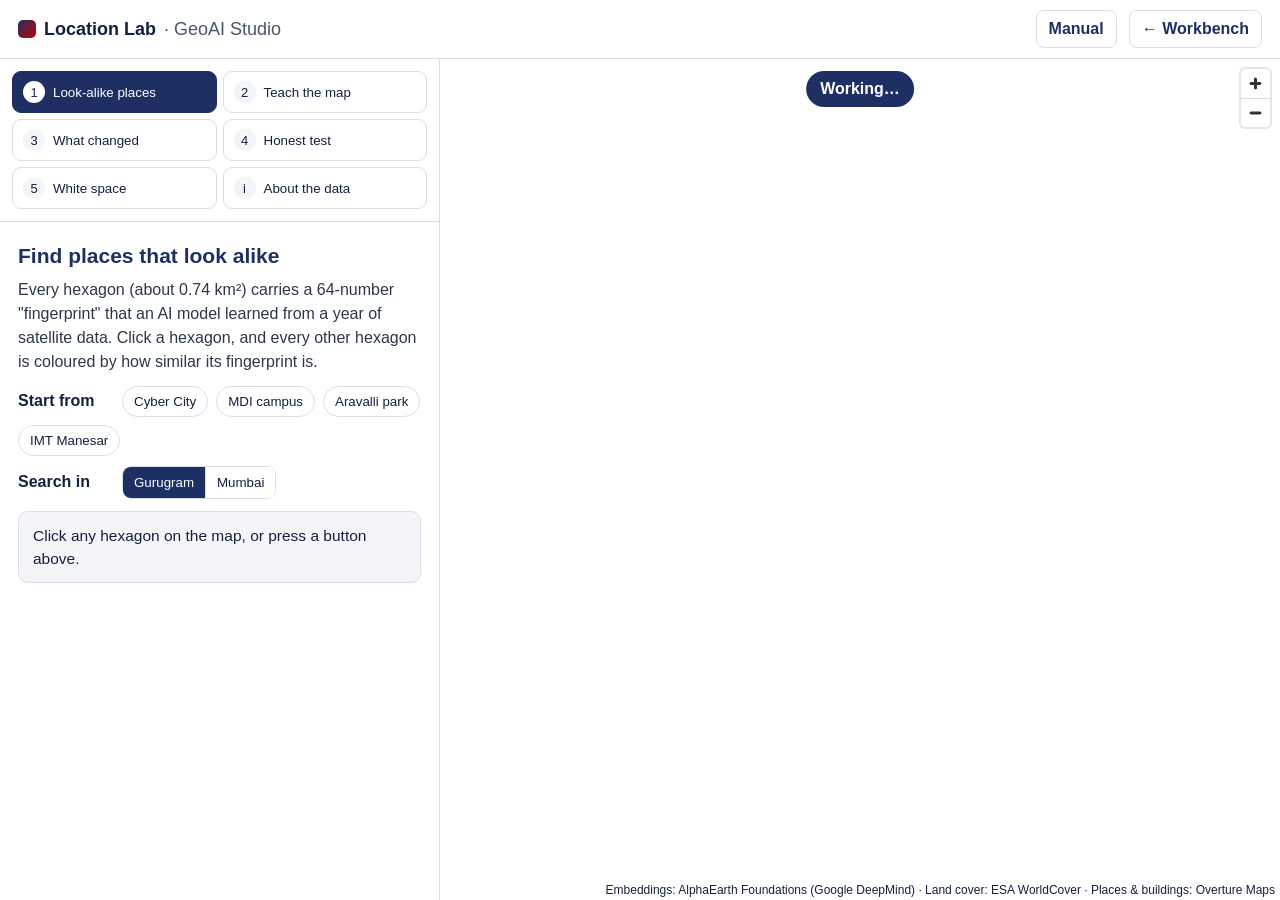
==== geoai/index.html @ dca1d162 "GeoAI Studio: new tab with five GeoAI techniques on Gurugram data (look-alike places, teach the map," ====
<!doctype html>
<html lang="en" data-theme="light">
<head>
<meta charset="utf-8">
<meta name="viewport" content="width=device-width, initial-scale=1">
<title>GeoAI Studio · Location Lab</title>
<meta name="description" content="Five GeoAI techniques on real Indian data, in the browser: look-alike places, teach the map, what changed, honest testing and white space.">
<link rel="stylesheet" href="../lib/maplibre-gl.css">
<link rel="stylesheet" href="geoai.css?v=1">
<script src="../lib/maplibre-gl.js"></script>
<script src="../lib/h3-js.umd.js"></script>
</head>
<body>
<header class="ga-top">
  <div class="ga-brand"><span class="ga-mark" aria-hidden="true"></span><b>Location Lab</b><span class="ga-sub">· GeoAI Studio</span></div>
  <span class="ga-spacer"></span>
  <a class="ga-ghost" href="manual.html" target="_blank" rel="noopener">Manual</a>
  <a class="ga-ghost" href="../" rel="noopener">← Workbench</a>
</header>
<main class="ga-app">
  <aside class="ga-side">
    <nav class="ga-tabs" role="tablist">
      <button role="tab" data-t="sim" aria-selected="true"><span>1</span>Look-alike places</button>
      <button role="tab" data-t="teach" aria-selected="false"><span>2</span>Teach the map</button>
      <button role="tab" data-t="chg" aria-selected="false"><span>3</span>What changed</button>
      <button role="tab" data-t="test" aria-selected="false"><span>4</span>Honest test</button>
      <button role="tab" data-t="ws" aria-selected="false"><span>5</span>White space</button>
      <button role="tab" data-t="about" aria-selected="false"><span>i</span>About the data</button>
    </nav>

    <!-- 1 -->
    <section class="ga-pane" id="p-sim">
      <h2>Find places that look alike</h2>
      <p class="ga-lead">Every hexagon (about 0.74 km²) carries a 64-number "fingerprint" that an AI model learned from a year of satellite data. Click a hexagon, and every other hexagon is coloured by how similar its fingerprint is.</p>
      <div class="ga-row"><span class="ga-lab">Start from</span>
        <button class="ga-chip" data-seed="28.4973,77.0918">Cyber City</button>
        <button class="ga-chip" data-seed="28.4721,77.0590">MDI campus</button>
        <button class="ga-chip" data-seed="28.4948,77.1182">Aravalli park</button>
        <button class="ga-chip" data-seed="28.3672,76.9207">IMT Manesar</button>
      </div>
      <div class="ga-row"><span class="ga-lab">Search in</span>
        <div class="ga-seg"><button id="sim-ggn" class="on">Gurugram</button><button id="sim-mum">Mumbai</button></div>
      </div>
      <div id="sim-out" class="ga-card">Click any hexagon on the map, or press a button above.</div>
    </section>

    <!-- 2 -->
    <section class="ga-pane" id="p-teach" hidden>
      <h2>Teach the map with a few examples</h2>
      <p class="ga-lead">Pick a class, then click a few hexagons that belong to it. The AI averages the fingerprints of your examples and labels every other hexagon by the closest average.</p>
      <div class="ga-row"><span class="ga-lab">I am marking</span>
        <div class="ga-seg" id="teach-cls">
          <button data-c="Built-up" class="on"><i style="background:#c0392b"></i>Built-up</button>
          <button data-c="Farmland"><i style="background:#e0b100"></i>Farmland</button>
          <button data-c="Green"><i style="background:#2e8b57"></i>Green / scrub</button>
        </div>
      </div>
      <div class="ga-row">
        <button id="teach-auto" class="ga-ghostbtn">Pick 5 per class for me</button>
        <button id="teach-run" class="ga-primary">Label the whole map</button>
        <button id="teach-clear" class="ga-ghostbtn">Clear</button>
      </div>
      <div id="teach-out" class="ga-card">No examples yet.</div>
    </section>

    <!-- 3 -->
    <section class="ga-pane" id="p-chg" hidden>
      <h2>What changed between two years?</h2>
      <p class="ga-lead">Compare each hexagon's fingerprint in two years. A big gap means the place changed. Switch on the satellite image to check what the change actually is.</p>
      <div class="ga-row"><span class="ga-lab">Show</span>
        <div class="ga-seg" id="chg-mode">
          <button data-m="any" class="on">Any change 2020→2024</button>
          <button data-m="built">Turned built-up 2017→2024</button>
        </div>
      </div>
      <div class="ga-row"><span class="ga-lab">Satellite</span>
        <div class="ga-seg" id="chg-sat">
          <button data-s="none" class="on">Off</button><button data-s="2020">2020</button><button data-s="2024">2024</button>
        </div>
      </div>
      <div class="ga-row"><span class="ga-lab">Go to</span>
        <button class="ga-chip" data-fly="28.421,76.9295,14">Sector 94</button>
        <button class="ga-chip" data-fly="28.2594,77.1615,14">Sohna</button>
        <button class="ga-chip" data-fly="28.3977,77.0727,14">Sector 69-70</button>
        <button class="ga-chip" data-fly="28.3801,76.6621,14">Pataudi farms</button>
      </div>
      <div id="chg-out" class="ga-card"></div>
    </section>

    <!-- 4 -->
    <section class="ga-pane" id="p-test" hidden>
      <h2>Test a model honestly</h2>
      <p class="ga-lead">Two models predict the same thing. One reads the satellite fingerprint. The other copies its six nearest known neighbours. Test both the easy way (random hexagons) and the honest way (hide a whole block of the city, plus a buffer around it).</p>
      <div class="ga-row"><span class="ga-lab">Predict</span>
        <div class="ga-seg" id="test-y">
          <button data-y="built" class="on">Built-up share</button>
          <button data-y="shops">Shops &amp; eateries</button>
        </div>
      </div>
      <div class="ga-row"><span class="ga-lab">Buffer</span>
        <input type="range" id="test-k" min="0" max="8" step="1" value="2"><b id="test-kv">2 rings ≈ 1.8 km</b>
      </div>
      <div class="ga-row"><button id="test-run" class="ga-primary">Run both tests</button></div>
      <div id="test-out" class="ga-card">Press "Run both tests".</div>
    </section>

    <!-- 5 -->
    <section class="ga-pane" id="p-ws" hidden>
      <h2>Find white space for a café chain</h2>
      <p class="ga-lead">Average the fingerprints of every hexagon that already has a branded café (Starbucks, Costa, Chaayos, Blue Tokai, Third Wave, Café Coffee Day, Barista). Hexagons that look like that profile but have no branded café yet are candidate white space, to be checked on the ground.</p>
      <div class="ga-row"><button id="ws-run" class="ga-primary">Build the café profile</button></div>
      <div id="ws-out" class="ga-card">Press the button.</div>
    </section>

    <section class="ga-pane" id="p-about" hidden>
      <h2>About the data</h2>
      <div id="about-out" class="ga-card ga-small"></div>
    </section>
  </aside>
  <div class="ga-mapwrap">
    <div id="map"></div>
    <div id="legend" class="ga-legend" hidden></div>
    <div id="busy" class="ga-busy" hidden>Working…</div>
  </div>
</main>
<script type="module" src="geoai.js?v=1"></script>
</body>
</html>
---- lib/maplibre-gl.css ----
.maplibregl-map{font:12px/20px Helvetica Neue,Arial,Helvetica,sans-serif;overflow:hidden;position:relative;-webkit-tap-highlight-color:rgb(0 0 0/0)}.maplibregl-canvas{left:0;position:absolute;top:0}.maplibregl-map:fullscreen{height:100%;width:100%}.maplibregl-ctrl-group button.maplibregl-ctrl-compass{touch-action:none}.maplibregl-canvas-container.maplibregl-interactive,.maplibregl-ctrl-group button.maplibregl-ctrl-compass{cursor:grab;-webkit-user-select:none;-moz-user-select:none;user-select:none}.maplibregl-canvas-container.maplibregl-interactive.maplibregl-track-pointer{cursor:pointer}.maplibregl-canvas-container.maplibregl-interactive:active,.maplibregl-ctrl-group button.maplibregl-ctrl-compass:active{cursor:grabbing}.maplibregl-canvas-container.maplibregl-touch-zoom-rotate,.maplibregl-canvas-container.maplibregl-touch-zoom-rotate .maplibregl-canvas{touch-action:pan-x pan-y}.maplibregl-canvas-container.maplibregl-touch-drag-pan,.maplibregl-canvas-container.maplibregl-touch-drag-pan .maplibregl-canvas{touch-action:pinch-zoom}.maplibregl-canvas-container.maplibregl-touch-zoom-rotate.maplibregl-touch-drag-pan,.maplibregl-canvas-container.maplibregl-touch-zoom-rotate.maplibregl-touch-drag-pan .maplibregl-canvas{touch-action:none}.maplibregl-canvas-container.maplibregl-touch-drag-pan.maplibregl-cooperative-gestures,.maplibregl-canvas-container.maplibregl-touch-drag-pan.maplibregl-cooperative-gestures .maplibregl-canvas{touch-action:pan-x pan-y}.maplibregl-ctrl-bottom-left,.maplibregl-ctrl-bottom-right,.maplibregl-ctrl-top-left,.maplibregl-ctrl-top-right{pointer-events:none;position:absolute;z-index:2}.maplibregl-ctrl-top-left{left:0;top:0}.maplibregl-ctrl-top-right{right:0;top:0}.maplibregl-ctrl-bottom-left{bottom:0;left:0}.maplibregl-ctrl-bottom-right{bottom:0;right:0}.maplibregl-ctrl{clear:both;pointer-events:auto;transform:translate(0)}.maplibregl-ctrl-top-left .maplibregl-ctrl{float:left;margin:10px 0 0 10px}.maplibregl-ctrl-top-right .maplibregl-ctrl{float:right;margin:10px 10px 0 0}.maplibregl-ctrl-bottom-left .maplibregl-ctrl{float:left;margin:0 0 10px 10px}.maplibregl-ctrl-bottom-right .maplibregl-ctrl{float:right;margin:0 10px 10px 0}.maplibregl-ctrl-group{background:#fff;border-radius:4px}.maplibregl-ctrl-group:not(:empty){box-shadow:0 0 0 2px rgba(0,0,0,.1)}@media (forced-colors:active){.maplibregl-ctrl-group:not(:empty){box-shadow:0 0 0 2px ButtonText}}.maplibregl-ctrl-group button{background-color:transparent;border:0;box-sizing:border-box;cursor:pointer;display:block;height:29px;outline:none;padding:0;width:29px}.maplibregl-ctrl-group button+button{border-top:1px solid #ddd}.maplibregl-ctrl button .maplibregl-ctrl-icon{background-position:50%;background-repeat:no-repeat;display:block;height:100%;width:100%}@media (forced-colors:active){.maplibregl-ctrl-icon{background-color:transparent}.maplibregl-ctrl-group button+button{border-top:1px solid ButtonText}}.maplibregl-ctrl button::-moz-focus-inner{border:0;padding:0}.maplibregl-ctrl-attrib-button:focus,.maplibregl-ctrl-group button:focus{box-shadow:0 0 2px 2px #0096ff}.maplibregl-ctrl button:disabled{cursor:not-allowed}.maplibregl-ctrl button:disabled .maplibregl-ctrl-icon{opacity:.25}.maplibregl-ctrl button:not(:disabled):hover{background-color:rgb(0 0 0/5%)}.maplibregl-ctrl-group button:focus:focus-visible{box-shadow:0 0 2px 2px #0096ff}.maplibregl-ctrl-group button:focus:not(:focus-visible){box-shadow:none}.maplibregl-ctrl-group button:focus:first-child{border-radius:4px 4px 0 0}.maplibregl-ctrl-group button:focus:last-child{border-radius:0 0 4px 4px}.maplibregl-ctrl-group button:focus:only-child{border-radius:inherit}.maplibregl-ctrl button.maplibregl-ctrl-zoom-out .maplibregl-ctrl-icon{background-image:url("data:image/svg+xml;charset=utf-8,%3Csvg xmlns='http://www.w3.org/2000/svg' width='29' height='29' fill='%23333' viewBox='0 0 29 29'%3E%3Cpath d='M10 13c-.75 0-1.5.75-1.5 1.5S9.25 16 10 16h9c.75 0 1.5-.75 1.5-1.5S19.75 13 19 13z'/%3E%3C/svg%3E")}.maplibregl-ctrl button.maplibregl-ctrl-zoom-in .maplibregl-ctrl-icon{background-image:url("data:image/svg+xml;charset=utf-8,%3Csvg xmlns='http://www.w3.org/2000/svg' width='29' height='29' fill='%23333' viewBox='0 0 29 29'%3E%3Cpath d='M14.5 8.5c-.75 0-1.5.75-1.5 1.5v3h-3c-.75 0-1.5.75-1.5 1.5S9.25 16 10 16h3v3c0 .75.75 1.5 1.5 1.5S16 19.75 16 19v-3h3c.75 0 1.5-.75 1.5-1.5S19.75 13 19 13h-3v-3c0-.75-.75-1.5-1.5-1.5'/%3E%3C/svg%3E")}@media (forced-colors:active){.maplibregl-ctrl button.maplibregl-ctrl-zoom-out .maplibregl-ctrl-icon{background-image:url("data:image/svg+xml;charset=utf-8,%3Csvg xmlns='http://www.w3.org/2000/svg' width='29' height='29' fill='%23fff' viewBox='0 0 29 29'%3E%3Cpath d='M10 13c-.75 0-1.5.75-1.5 1.5S9.25 16 10 16h9c.75 0 1.5-.75 1.5-1.5S19.75 13 19 13z'/%3E%3C/svg%3E")}.maplibregl-ctrl button.maplibregl-ctrl-zoom-in .maplibregl-ctrl-icon{background-image:url("data:image/svg+xml;charset=utf-8,%3Csvg xmlns='http://www.w3.org/2000/svg' width='29' height='29' fill='%23fff' viewBox='0 0 29 29'%3E%3Cpath d='M14.5 8.5c-.75 0-1.5.75-1.5 1.5v3h-3c-.75 0-1.5.75-1.5 1.5S9.25 16 10 16h3v3c0 .75.75 1.5 1.5 1.5S16 19.75 16 19v-3h3c.75 0 1.5-.75 1.5-1.5S19.75 13 19 13h-3v-3c0-.75-.75-1.5-1.5-1.5'/%3E%3C/svg%3E")}}@media (forced-colors:active) and (prefers-color-scheme:light){.maplibregl-ctrl button.maplibregl-ctrl-zoom-out .maplibregl-ctrl-icon{background-image:url("data:image/svg+xml;charset=utf-8,%3Csvg xmlns='http://www.w3.org/2000/svg' width='29' height='29' viewBox='0 0 29 29'%3E%3Cpath d='M10 13c-.75 0-1.5.75-1.5 1.5S9.25 16 10 16h9c.75 0 1.5-.75 1.5-1.5S19.75 13 19 13z'/%3E%3C/svg%3E")}.maplibregl-ctrl button.maplibregl-ctrl-zoom-in .maplibregl-ctrl-icon{background-image:url("data:image/svg+xml;charset=utf-8,%3Csvg xmlns='http://www.w3.org/2000/svg' width='29' height='29' viewBox='0 0 29 29'%3E%3Cpath d='M14.5 8.5c-.75 0-1.5.75-1.5 1.5v3h-3c-.75 0-1.5.75-1.5 1.5S9.25 16 10 16h3v3c0 .75.75 1.5 1.5 1.5S16 19.75 16 19v-3h3c.75 0 1.5-.75 1.5-1.5S19.75 13 19 13h-3v-3c0-.75-.75-1.5-1.5-1.5'/%3E%3C/svg%3E")}}.maplibregl-ctrl button.maplibregl-ctrl-fullscreen .maplibregl-ctrl-icon{background-image:url("data:image/svg+xml;charset=utf-8,%3Csvg xmlns='http://www.w3.org/2000/svg' width='29' height='29' fill='%23333' viewBox='0 0 29 29'%3E%3Cpath d='M24 16v5.5c0 1.75-.75 2.5-2.5 2.5H16v-1l3-1.5-4-5.5 1-1 5.5 4 1.5-3zM6 16l1.5 3 5.5-4 1 1-4 5.5 3 1.5v1H7.5C5.75 24 5 23.25 5 21.5V16zm7-11v1l-3 1.5 4 5.5-1 1-5.5-4L6 13H5V7.5C5 5.75 5.75 5 7.5 5zm11 2.5c0-1.75-.75-2.5-2.5-2.5H16v1l3 1.5-4 5.5 1 1 5.5-4 1.5 3h1z'/%3E%3C/svg%3E")}.maplibregl-ctrl button.maplibregl-ctrl-shrink .maplibregl-ctrl-icon{background-image:url("data:image/svg+xml;charset=utf-8,%3Csvg xmlns='http://www.w3.org/2000/svg' width='29' height='29' viewBox='0 0 29 29'%3E%3Cpath d='M18.5 16c-1.75 0-2.5.75-2.5 2.5V24h1l1.5-3 5.5 4 1-1-4-5.5 3-1.5v-1zM13 18.5c0-1.75-.75-2.5-2.5-2.5H5v1l3 1.5L4 24l1 1 5.5-4 1.5 3h1zm3-8c0 1.75.75 2.5 2.5 2.5H24v-1l-3-1.5L25 5l-1-1-5.5 4L17 5h-1zM10.5 13c1.75 0 2.5-.75 2.5-2.5V5h-1l-1.5 3L5 4 4 5l4 5.5L5 12v1z'/%3E%3C/svg%3E")}@media (forced-colors:active){.maplibregl-ctrl button.maplibregl-ctrl-fullscreen .maplibregl-ctrl-icon{background-image:url("data:image/svg+xml;charset=utf-8,%3Csvg xmlns='http://www.w3.org/2000/svg' width='29' height='29' fill='%23fff' viewBox='0 0 29 29'%3E%3Cpath d='M24 16v5.5c0 1.75-.75 2.5-2.5 2.5H16v-1l3-1.5-4-5.5 1-1 5.5 4 1.5-3zM6 16l1.5 3 5.5-4 1 1-4 5.5 3 1.5v1H7.5C5.75 24 5 23.25 5 21.5V16zm7-11v1l-3 1.5 4 5.5-1 1-5.5-4L6 13H5V7.5C5 5.75 5.75 5 7.5 5zm11 2.5c0-1.75-.75-2.5-2.5-2.5H16v1l3 1.5-4 5.5 1 1 5.5-4 1.5 3h1z'/%3E%3C/svg%3E")}.maplibregl-ctrl button.maplibregl-ctrl-shrink .maplibregl-ctrl-icon{background-image:url("data:image/svg+xml;charset=utf-8,%3Csvg xmlns='http://www.w3.org/2000/svg' width='29' height='29' fill='%23fff' viewBox='0 0 29 29'%3E%3Cpath d='M18.5 16c-1.75 0-2.5.75-2.5 2.5V24h1l1.5-3 5.5 4 1-1-4-5.5 3-1.5v-1zM13 18.5c0-1.75-.75-2.5-2.5-2.5H5v1l3 1.5L4 24l1 1 5.5-4 1.5 3h1zm3-8c0 1.75.75 2.5 2.5 2.5H24v-1l-3-1.5L25 5l-1-1-5.5 4L17 5h-1zM10.5 13c1.75 0 2.5-.75 2.5-2.5V5h-1l-1.5 3L5 4 4 5l4 5.5L5 12v1z'/%3E%3C/svg%3E")}}@media (forced-colors:active) and (prefers-color-scheme:light){.maplibregl-ctrl button.maplibregl-ctrl-fullscreen .maplibregl-ctrl-icon{background-image:url("data:image/svg+xml;charset=utf-8,%3Csvg xmlns='http://www.w3.org/2000/svg' width='29' height='29' viewBox='0 0 29 29'%3E%3Cpath d='M24 16v5.5c0 1.75-.75 2.5-2.5 2.5H16v-1l3-1.5-4-5.5 1-1 5.5 4 1.5-3zM6 16l1.5 3 5.5-4 1 1-4 5.5 3 1.5v1H7.5C5.75 24 5 23.25 5 21.5V16zm7-11v1l-3 1.5 4 5.5-1 1-5.5-4L6 13H5V7.5C5 5.75 5.75 5 7.5 5zm11 2.5c0-1.75-.75-2.5-2.5-2.5H16v1l3 1.5-4 5.5 1 1 5.5-4 1.5 3h1z'/%3E%3C/svg%3E")}.maplibregl-ctrl button.maplibregl-ctrl-shrink .maplibregl-ctrl-icon{background-image:url("data:image/svg+xml;charset=utf-8,%3Csvg xmlns='http://www.w3.org/2000/svg' width='29' height='29' viewBox='0 0 29 29'%3E%3Cpath d='M18.5 16c-1.75 0-2.5.75-2.5 2.5V24h1l1.5-3 5.5 4 1-1-4-5.5 3-1.5v-1zM13 18.5c0-1.75-.75-2.5-2.5-2.5H5v1l3 1.5L4 24l1 1 5.5-4 1.5 3h1zm3-8c0 1.75.75 2.5 2.5 2.5H24v-1l-3-1.5L25 5l-1-1-5.5 4L17 5h-1zM10.5 13c1.75 0 2.5-.75 2.5-2.5V5h-1l-1.5 3L5 4 4 5l4 5.5L5 12v1z'/%3E%3C/svg%3E")}}.maplibregl-ctrl button.maplibregl-ctrl-compass .maplibregl-ctrl-icon{background-image:url("data:image/svg+xml;charset=utf-8,%3Csvg xmlns='http://www.w3.org/2000/svg' width='29' height='29' fill='%23333' viewBox='0 0 29 29'%3E%3Cpath d='m10.5 14 4-8 4 8z'/%3E%3Cpath fill='%23ccc' d='m10.5 16 4 8 4-8z'/%3E%3C/svg%3E")}@media (forced-colors:active){.maplibregl-ctrl button.maplibregl-ctrl-compass .maplibregl-ctrl-icon{background-image:url("data:image/svg+xml;charset=utf-8,%3Csvg xmlns='http://www.w3.org/2000/svg' width='29' height='29' fill='%23fff' viewBox='0 0 29 29'%3E%3Cpath d='m10.5 14 4-8 4 8z'/%3E%3Cpath fill='%23ccc' d='m10.5 16 4 8 4-8z'/%3E%3C/svg%3E")}}@media (forced-colors:active) and (prefers-color-scheme:light){.maplibregl-ctrl button.maplibregl-ctrl-compass .maplibregl-ctrl-icon{background-image:url("data:image/svg+xml;charset=utf-8,%3Csvg xmlns='http://www.w3.org/2000/svg' width='29' height='29' viewBox='0 0 29 29'%3E%3Cpath d='m10.5 14 4-8 4 8z'/%3E%3Cpath fill='%23ccc' d='m10.5 16 4 8 4-8z'/%3E%3C/svg%3E")}}.maplibregl-ctrl button.maplibregl-ctrl-terrain .maplibregl-ctrl-icon{background-image:url("data:image/svg+xml;charset=utf-8,%3Csvg xmlns='http://www.w3.org/2000/svg' width='22' height='22' fill='%23333' viewBox='0 0 22 22'%3E%3Cpath d='m1.754 13.406 4.453-4.851 3.09 3.09 3.281 3.277.969-.969-3.309-3.312 3.844-4.121 6.148 6.886h1.082v-.855l-7.207-8.07-4.84 5.187L6.169 6.57l-5.48 5.965v.871ZM.688 16.844h20.625v1.375H.688Zm0 0'/%3E%3C/svg%3E")}.maplibregl-ctrl button.maplibregl-ctrl-terrain-enabled .maplibregl-ctrl-icon{background-image:url("data:image/svg+xml;charset=utf-8,%3Csvg xmlns='http://www.w3.org/2000/svg' width='22' height='22' fill='%2333b5e5' viewBox='0 0 22 22'%3E%3Cpath d='m1.754 13.406 4.453-4.851 3.09 3.09 3.281 3.277.969-.969-3.309-3.312 3.844-4.121 6.148 6.886h1.082v-.855l-7.207-8.07-4.84 5.187L6.169 6.57l-5.48 5.965v.871ZM.688 16.844h20.625v1.375H.688Zm0 0'/%3E%3C/svg%3E")}.maplibregl-ctrl button.maplibregl-ctrl-geolocate .maplibregl-ctrl-icon{background-image:url("data:image/svg+xml;charset=utf-8,%3Csvg xmlns='http://www.w3.org/2000/svg' width='29' height='29' fill='%23333' viewBox='0 0 20 20'%3E%3Cpath d='M10 4C9 4 9 5 9 5v.1A5 5 0 0 0 5.1 9H5s-1 0-1 1 1 1 1 1h.1A5 5 0 0 0 9 14.9v.1s0 1 1 1 1-1 1-1v-.1a5 5 0 0 0 3.9-3.9h.1s1 0 1-1-1-1-1-1h-.1A5 5 0 0 0 11 5.1V5s0-1-1-1m0 2.5a3.5 3.5 0 1 1 0 7 3.5 3.5 0 1 1 0-7'/%3E%3Ccircle cx='10' cy='10' r='2'/%3E%3C/svg%3E")}.maplibregl-ctrl button.maplibregl-ctrl-geolocate:disabled .maplibregl-ctrl-icon{background-image:url("data:image/svg+xml;charset=utf-8,%3Csvg xmlns='http://www.w3.org/2000/svg' width='29' height='29' fill='%23aaa' viewBox='0 0 20 20'%3E%3Cpath d='M10 4C9 4 9 5 9 5v.1A5 5 0 0 0 5.1 9H5s-1 0-1 1 1 1 1 1h.1A5 5 0 0 0 9 14.9v.1s0 1 1 1 1-1 1-1v-.1a5 5 0 0 0 3.9-3.9h.1s1 0 1-1-1-1-1-1h-.1A5 5 0 0 0 11 5.1V5s0-1-1-1m0 2.5a3.5 3.5 0 1 1 0 7 3.5 3.5 0 1 1 0-7'/%3E%3Ccircle cx='10' cy='10' r='2'/%3E%3Cpath fill='red' d='m14 5 1 1-9 9-1-1z'/%3E%3C/svg%3E")}.maplibregl-ctrl button.maplibregl-ctrl-geolocate.maplibregl-ctrl-geolocate-active .maplibregl-ctrl-icon{background-image:url("data:image/svg+xml;charset=utf-8,%3Csvg xmlns='http://www.w3.org/2000/svg' width='29' height='29' fill='%2333b5e5' viewBox='0 0 20 20'%3E%3Cpath d='M10 4C9 4 9 5 9 5v.1A5 5 0 0 0 5.1 9H5s-1 0-1 1 1 1 1 1h.1A5 5 0 0 0 9 14.9v.1s0 1 1 1 1-1 1-1v-.1a5 5 0 0 0 3.9-3.9h.1s1 0 1-1-1-1-1-1h-.1A5 5 0 0 0 11 5.1V5s0-1-1-1m0 2.5a3.5 3.5 0 1 1 0 7 3.5 3.5 0 1 1 0-7'/%3E%3Ccircle cx='10' cy='10' r='2'/%3E%3C/svg%3E")}.maplibregl-ctrl button.maplibregl-ctrl-geolocate.maplibregl-ctrl-geolocate-active-error .maplibregl-ctrl-icon{background-image:url("data:image/svg+xml;charset=utf-8,%3Csvg xmlns='http://www.w3.org/2000/svg' width='29' height='29' fill='%23e58978' viewBox='0 0 20 20'%3E%3Cpath d='M10 4C9 4 9 5 9 5v.1A5 5 0 0 0 5.1 9H5s-1 0-1 1 1 1 1 1h.1A5 5 0 0 0 9 14.9v.1s0 1 1 1 1-1 1-1v-.1a5 5 0 0 0 3.9-3.9h.1s1 0 1-1-1-1-1-1h-.1A5 5 0 0 0 11 5.1V5s0-1-1-1m0 2.5a3.5 3.5 0 1 1 0 7 3.5 3.5 0 1 1 0-7'/%3E%3Ccircle cx='10' cy='10' r='2'/%3E%3C/svg%3E")}.maplibregl-ctrl button.maplibregl-ctrl-geolocate.maplibregl-ctrl-geolocate-background .maplibregl-ctrl-icon{background-image:url("data:image/svg+xml;charset=utf-8,%3Csvg xmlns='http://www.w3.org/2000/svg' width='29' height='29' fill='%2333b5e5' viewBox='0 0 20 20'%3E%3Cpath d='M10 4C9 4 9 5 9 5v.1A5 5 0 0 0 5.1 9H5s-1 0-1 1 1 1 1 1h.1A5 5 0 0 0 9 14.9v.1s0 1 1 1 1-1 1-1v-.1a5 5 0 0 0 3.9-3.9h.1s1 0 1-1-1-1-1-1h-.1A5 5 0 0 0 11 5.1V5s0-1-1-1m0 2.5a3.5 3.5 0 1 1 0 7 3.5 3.5 0 1 1 0-7'/%3E%3C/svg%3E")}.maplibregl-ctrl button.maplibregl-ctrl-geolocate.maplibregl-ctrl-geolocate-background-error .maplibregl-ctrl-icon{background-image:url("data:image/svg+xml;charset=utf-8,%3Csvg xmlns='http://www.w3.org/2000/svg' width='29' height='29' fill='%23e54e33' viewBox='0 0 20 20'%3E%3Cpath d='M10 4C9 4 9 5 9 5v.1A5 5 0 0 0 5.1 9H5s-1 0-1 1 1 1 1 1h.1A5 5 0 0 0 9 14.9v.1s0 1 1 1 1-1 1-1v-.1a5 5 0 0 0 3.9-3.9h.1s1 0 1-1-1-1-1-1h-.1A5 5 0 0 0 11 5.1V5s0-1-1-1m0 2.5a3.5 3.5 0 1 1 0 7 3.5 3.5 0 1 1 0-7'/%3E%3C/svg%3E")}.maplibregl-ctrl button.maplibregl-ctrl-geolocate.maplibregl-ctrl-geolocate-waiting .maplibregl-ctrl-icon{animation:maplibregl-spin 2s linear infinite}@media (forced-colors:active){.maplibregl-ctrl button.maplibregl-ctrl-geolocate .maplibregl-ctrl-icon{background-image:url("data:image/svg+xml;charset=utf-8,%3Csvg xmlns='http://www.w3.org/2000/svg' width='29' height='29' fill='%23fff' viewBox='0 0 20 20'%3E%3Cpath d='M10 4C9 4 9 5 9 5v.1A5 5 0 0 0 5.1 9H5s-1 0-1 1 1 1 1 1h.1A5 5 0 0 0 9 14.9v.1s0 1 1 1 1-1 1-1v-.1a5 5 0 0 0 3.9-3.9h.1s1 0 1-1-1-1-1-1h-.1A5 5 0 0 0 11 5.1V5s0-1-1-1m0 2.5a3.5 3.5 0 1 1 0 7 3.5 3.5 0 1 1 0-7'/%3E%3Ccircle cx='10' cy='10' r='2'/%3E%3C/svg%3E")}.maplibregl-ctrl button.maplibregl-ctrl-geolocate:disabled .maplibregl-ctrl-icon{background-image:url("data:image/svg+xml;charset=utf-8,%3Csvg xmlns='http://www.w3.org/2000/svg' width='29' height='29' fill='%23999' viewBox='0 0 20 20'%3E%3Cpath d='M10 4C9 4 9 5 9 5v.1A5 5 0 0 0 5.1 9H5s-1 0-1 1 1 1 1 1h.1A5 5 0 0 0 9 14.9v.1s0 1 1 1 1-1 1-1v-.1a5 5 0 0 0 3.9-3.9h.1s1 0 1-1-1-1-1-1h-.1A5 5 0 0 0 11 5.1V5s0-1-1-1m0 2.5a3.5 3.5 0 1 1 0 7 3.5 3.5 0 1 1 0-7'/%3E%3Ccircle cx='10' cy='10' r='2'/%3E%3Cpath fill='red' d='m14 5 1 1-9 9-1-1z'/%3E%3C/svg%3E")}.maplibregl-ctrl button.maplibregl-ctrl-geolocate.maplibregl-ctrl-geolocate-active .maplibregl-ctrl-icon{background-image:url("data:image/svg+xml;charset=utf-8,%3Csvg xmlns='http://www.w3.org/2000/svg' width='29' height='29' fill='%2333b5e5' viewBox='0 0 20 20'%3E%3Cpath d='M10 4C9 4 9 5 9 5v.1A5 5 0 0 0 5.1 9H5s-1 0-1 1 1 1 1 1h.1A5 5 0 0 0 9 14.9v.1s0 1 1 1 1-1 1-1v-.1a5 5 0 0 0 3.9-3.9h.1s1 0 1-1-1-1-1-1h-.1A5 5 0 0 0 11 5.1V5s0-1-1-1m0 2.5a3.5 3.5 0 1 1 0 7 3.5 3.5 0 1 1 0-7'/%3E%3Ccircle cx='10' cy='10' r='2'/%3E%3C/svg%3E")}.maplibregl-ctrl button.maplibregl-ctrl-geolocate.maplibregl-ctrl-geolocate-active-error .maplibregl-ctrl-icon{background-image:url("data:image/svg+xml;charset=utf-8,%3Csvg xmlns='http://www.w3.org/2000/svg' width='29' height='29' fill='%23e58978' viewBox='0 0 20 20'%3E%3Cpath d='M10 4C9 4 9 5 9 5v.1A5 5 0 0 0 5.1 9H5s-1 0-1 1 1 1 1 1h.1A5 5 0 0 0 9 14.9v.1s0 1 1 1 1-1 1-1v-.1a5 5 0 0 0 3.9-3.9h.1s1 0 1-1-1-1-1-1h-.1A5 5 0 0 0 11 5.1V5s0-1-1-1m0 2.5a3.5 3.5 0 1 1 0 7 3.5 3.5 0 1 1 0-7'/%3E%3Ccircle cx='10' cy='10' r='2'/%3E%3C/svg%3E")}.maplibregl-ctrl button.maplibregl-ctrl-geolocate.maplibregl-ctrl-geolocate-background .maplibregl-ctrl-icon{background-image:url("data:image/svg+xml;charset=utf-8,%3Csvg xmlns='http://www.w3.org/2000/svg' width='29' height='29' fill='%2333b5e5' viewBox='0 0 20 20'%3E%3Cpath d='M10 4C9 4 9 5 9 5v.1A5 5 0 0 0 5.1 9H5s-1 0-1 1 1 1 1 1h.1A5 5 0 0 0 9 14.9v.1s0 1 1 1 1-1 1-1v-.1a5 5 0 0 0 3.9-3.9h.1s1 0 1-1-1-1-1-1h-.1A5 5 0 0 0 11 5.1V5s0-1-1-1m0 2.5a3.5 3.5 0 1 1 0 7 3.5 3.5 0 1 1 0-7'/%3E%3C/svg%3E")}.maplibregl-ctrl button.maplibregl-ctrl-geolocate.maplibregl-ctrl-geolocate-background-error .maplibregl-ctrl-icon{background-image:url("data:image/svg+xml;charset=utf-8,%3Csvg xmlns='http://www.w3.org/2000/svg' width='29' height='29' fill='%23e54e33' viewBox='0 0 20 20'%3E%3Cpath d='M10 4C9 4 9 5 9 5v.1A5 5 0 0 0 5.1 9H5s-1 0-1 1 1 1 1 1h.1A5 5 0 0 0 9 14.9v.1s0 1 1 1 1-1 1-1v-.1a5 5 0 0 0 3.9-3.9h.1s1 0 1-1-1-1-1-1h-.1A5 5 0 0 0 11 5.1V5s0-1-1-1m0 2.5a3.5 3.5 0 1 1 0 7 3.5 3.5 0 1 1 0-7'/%3E%3C/svg%3E")}}@media (forced-colors:active) and (prefers-color-scheme:light){.maplibregl-ctrl button.maplibregl-ctrl-geolocate .maplibregl-ctrl-icon{background-image:url("data:image/svg+xml;charset=utf-8,%3Csvg xmlns='http://www.w3.org/2000/svg' width='29' height='29' viewBox='0 0 20 20'%3E%3Cpath d='M10 4C9 4 9 5 9 5v.1A5 5 0 0 0 5.1 9H5s-1 0-1 1 1 1 1 1h.1A5 5 0 0 0 9 14.9v.1s0 1 1 1 1-1 1-1v-.1a5 5 0 0 0 3.9-3.9h.1s1 0 1-1-1-1-1-1h-.1A5 5 0 0 0 11 5.1V5s0-1-1-1m0 2.5a3.5 3.5 0 1 1 0 7 3.5 3.5 0 1 1 0-7'/%3E%3Ccircle cx='10' cy='10' r='2'/%3E%3C/svg%3E")}.maplibregl-ctrl button.maplibregl-ctrl-geolocate:disabled .maplibregl-ctrl-icon{background-image:url("data:image/svg+xml;charset=utf-8,%3Csvg xmlns='http://www.w3.org/2000/svg' width='29' height='29' fill='%23666' viewBox='0 0 20 20'%3E%3Cpath d='M10 4C9 4 9 5 9 5v.1A5 5 0 0 0 5.1 9H5s-1 0-1 1 1 1 1 1h.1A5 5 0 0 0 9 14.9v.1s0 1 1 1 1-1 1-1v-.1a5 5 0 0 0 3.9-3.9h.1s1 0 1-1-1-1-1-1h-.1A5 5 0 0 0 11 5.1V5s0-1-1-1m0 2.5a3.5 3.5 0 1 1 0 7 3.5 3.5 0 1 1 0-7'/%3E%3Ccircle cx='10' cy='10' r='2'/%3E%3Cpath fill='red' d='m14 5 1 1-9 9-1-1z'/%3E%3C/svg%3E")}}@keyframes maplibregl-spin{0%{transform:rotate(0deg)}to{transform:rotate(1turn)}}a.maplibregl-ctrl-logo{background-image:url("data:image/svg+xml;charset=utf-8,%3Csvg xmlns='http://www.w3.org/2000/svg' width='88' height='23' fill='none'%3E%3Cpath fill='%23000' fill-opacity='.4' fill-rule='evenodd' d='M17.408 16.796h-1.827l2.501-12.095h.198l3.324 6.533.988 2.19.988-2.19 3.258-6.533h.181l2.6 12.095h-1.81l-1.218-5.644-.362-1.71-.658 1.71-2.929 5.644h-.098l-2.914-5.644-.757-1.71-.345 1.71zm1.958-3.42-.726 3.663a1.255 1.255 0 0 1-1.232 1.011h-1.827a1.255 1.255 0 0 1-1.229-1.509l2.501-12.095a1.255 1.255 0 0 1 1.23-1.001h.197a1.25 1.25 0 0 1 1.12.685l3.19 6.273 3.125-6.263a1.25 1.25 0 0 1 1.123-.695h.181a1.255 1.255 0 0 1 1.227.991l1.443 6.71a5 5 0 0 1 .314-.787l.009-.016a4.6 4.6 0 0 1 1.777-1.887c.782-.46 1.668-.667 2.611-.667a4.6 4.6 0 0 1 1.7.32l.306.134c.21-.16.474-.256.759-.256h1.694a1.255 1.255 0 0 1 1.212.925 1.255 1.255 0 0 1 1.212-.925h1.711c.284 0 .545.094.755.252.613-.3 1.312-.45 2.075-.45 1.356 0 2.557.445 3.482 1.4q.47.48.763 1.064V4.701a1.255 1.255 0 0 1 1.255-1.255h1.86A1.255 1.255 0 0 1 54.44 4.7v9.194h2.217c.19 0 .37.043.532.118v-4.77c0-.356.147-.678.385-.906a2.42 2.42 0 0 1-.682-1.71c0-.665.267-1.253.735-1.7a2.45 2.45 0 0 1 1.722-.674 2.43 2.43 0 0 1 1.705.675q.318.302.504.683V4.7a1.255 1.255 0 0 1 1.255-1.255h1.744A1.255 1.255 0 0 1 65.812 4.7v3.335a4.8 4.8 0 0 1 1.526-.246c.938 0 1.817.214 2.59.69a4.47 4.47 0 0 1 1.67 1.743v-.98a1.255 1.255 0 0 1 1.256-1.256h1.777c.233 0 .451.064.639.174a3.4 3.4 0 0 1 1.567-.372c.346 0 .861.02 1.285.232a1.25 1.25 0 0 1 .689 1.004 4.7 4.7 0 0 1 .853-.588c.795-.44 1.675-.647 2.61-.647 1.385 0 2.65.39 3.525 1.396.836.938 1.168 2.173 1.168 3.528q-.001.515-.056 1.051a1.255 1.255 0 0 1-.947 1.09l.408.952a1.255 1.255 0 0 1-.477 1.552c-.418.268-.92.463-1.458.612-.613.171-1.304.244-2.049.244-1.06 0-2.043-.207-2.886-.698l-.015-.008c-.798-.48-1.419-1.135-1.818-1.963l-.004-.008a5.8 5.8 0 0 1-.548-2.512q0-.429.053-.843a1.3 1.3 0 0 1-.333-.086l-.166-.004c-.223 0-.426.062-.643.228-.03.024-.142.139-.142.59v3.883a1.255 1.255 0 0 1-1.256 1.256h-1.777a1.255 1.255 0 0 1-1.256-1.256V15.69l-.032.057a4.8 4.8 0 0 1-1.86 1.833 5.04 5.04 0 0 1-2.484.634 4.5 4.5 0 0 1-1.935-.424 1.25 1.25 0 0 1-.764.258h-1.71a1.255 1.255 0 0 1-1.256-1.255V7.687a2.4 2.4 0 0 1-.428.625c.253.23.412.561.412.93v7.553a1.255 1.255 0 0 1-1.256 1.255h-1.843a1.25 1.25 0 0 1-.894-.373c-.228.23-.544.373-.894.373H51.32a1.255 1.255 0 0 1-1.256-1.255v-1.251l-.061.117a4.7 4.7 0 0 1-1.782 1.884 4.77 4.77 0 0 1-2.485.67 5.6 5.6 0 0 1-1.485-.188l.009 2.764a1.255 1.255 0 0 1-1.255 1.259h-1.729a1.255 1.255 0 0 1-1.255-1.255v-3.537a1.255 1.255 0 0 1-1.167.793h-1.679a1.25 1.25 0 0 1-.77-.263 4.5 4.5 0 0 1-1.945.429c-.885 0-1.724-.21-2.495-.632l-.017-.01a5 5 0 0 1-1.081-.836 1.255 1.255 0 0 1-1.254 1.312h-1.81a1.255 1.255 0 0 1-1.228-.99l-.782-3.625-2.044 3.939a1.25 1.25 0 0 1-1.115.676h-.098a1.25 1.25 0 0 1-1.116-.68l-2.061-3.994zM35.92 16.63l.207-.114.223-.15q.493-.356.735-.785l.061-.118.033 1.332h1.678V9.242h-1.694l-.033 1.267q-.133-.329-.526-.658l-.032-.028a3.2 3.2 0 0 0-.668-.428l-.27-.12a3.3 3.3 0 0 0-1.235-.23q-1.136-.001-1.974.493a3.36 3.36 0 0 0-1.3 1.382q-.445.89-.444 2.074 0 1.2.51 2.107a3.8 3.8 0 0 0 1.382 1.381 3.9 3.9 0 0 0 1.893.477q.795 0 1.455-.33zm-2.789-5.38q-.576.675-.575 1.762 0 1.102.559 1.794.576.675 1.645.675a2.25 2.25 0 0 0 .934-.19 2.2 2.2 0 0 0 .468-.29l.178-.161a2.2 2.2 0 0 0 .397-.561q.244-.5.244-1.15v-.115q0-.708-.296-1.267l-.043-.077a2.2 2.2 0 0 0-.633-.709l-.13-.086-.047-.028a2.1 2.1 0 0 0-1.073-.285q-1.052 0-1.629.692zm2.316 2.706c.163-.17.28-.407.28-.83v-.114c0-.292-.06-.508-.15-.68a.96.96 0 0 0-.353-.389.85.85 0 0 0-.464-.127c-.4 0-.56.114-.664.239l-.01.012c-.148.174-.275.45-.275.945 0 .506.122.801.27.99.097.11.266.224.68.224.303 0 .504-.09.687-.269zm7.545 1.705a2.6 2.6 0 0 0 .331.423q.319.33.755.548l.173.074q.65.255 1.49.255 1.02 0 1.844-.493a3.45 3.45 0 0 0 1.316-1.4q.493-.904.493-2.089 0-1.909-.988-2.913-.988-1.02-2.584-1.02-.898 0-1.575.347a3 3 0 0 0-.415.262l-.199.166a3.4 3.4 0 0 0-.64.82V9.242h-1.712v11.553h1.729l-.017-5.134zm.53-1.138q.206.29.48.5l.155.11.053.034q.51.296 1.119.297 1.07 0 1.645-.675.577-.69.576-1.762 0-1.119-.576-1.777-.558-.675-1.645-.675-.435 0-.835.16a2 2 0 0 0-.284.136 2 2 0 0 0-.363.254 2.2 2.2 0 0 0-.46.569l-.082.162a2.6 2.6 0 0 0-.213 1.072v.115q0 .707.296 1.267l.135.211zm.964-.818a1.1 1.1 0 0 0 .367.385.94.94 0 0 0 .476.118c.423 0 .59-.117.687-.23.159-.194.28-.478.28-.95 0-.53-.133-.8-.266-.952l-.021-.025c-.078-.094-.231-.221-.68-.221a1 1 0 0 0-.503.135l-.012.007a.86.86 0 0 0-.335.343c-.073.133-.132.324-.132.614v.115a1.4 1.4 0 0 0 .14.66zm15.7-6.222q.347-.346.346-.856a1.05 1.05 0 0 0-.345-.79 1.18 1.18 0 0 0-.84-.329q-.51 0-.855.33a1.05 1.05 0 0 0-.346.79q0 .51.346.855.345.346.856.346.51 0 .839-.346zm4.337 9.314.033-1.332q.191.403.59.747l.098.081a4 4 0 0 0 .316.224l.223.122a3.2 3.2 0 0 0 1.44.322 3.8 3.8 0 0 0 1.875-.477 3.5 3.5 0 0 0 1.382-1.366q.527-.89.526-2.09 0-1.184-.444-2.073a3.24 3.24 0 0 0-1.283-1.399q-.823-.51-1.942-.51a3.5 3.5 0 0 0-1.527.344l-.086.043-.165.09a3 3 0 0 0-.33.214q-.432.315-.656.707a2 2 0 0 0-.099.198l.082-1.283V4.701h-1.744v12.095zm.473-2.509a2.5 2.5 0 0 0 .566.7q.117.098.245.18l.144.08a2.1 2.1 0 0 0 .975.232q1.07 0 1.645-.675.576-.69.576-1.778 0-1.102-.576-1.777-.56-.691-1.645-.692a2.2 2.2 0 0 0-1.015.235q-.22.113-.415.282l-.15.142a2.1 2.1 0 0 0-.42.594q-.223.479-.223 1.1v.115q0 .705.293 1.26zm2.616-.293c.157-.191.28-.479.28-.967 0-.51-.13-.79-.276-.961l-.021-.026c-.082-.1-.232-.225-.67-.225a.87.87 0 0 0-.681.279l-.012.011c-.154.155-.274.38-.274.807v.115c0 .285.057.499.144.669a1.1 1.1 0 0 0 .367.405c.137.082.28.123.455.123.423 0 .59-.118.686-.23zm8.266-3.013q.345-.13.724-.14l.069-.002q.493 0 .642.099l.247-1.794q-.196-.099-.717-.099a2.3 2.3 0 0 0-.545.063 2 2 0 0 0-.411.148 2.2 2.2 0 0 0-.4.249 2.5 2.5 0 0 0-.485.499 2.7 2.7 0 0 0-.32.581l-.05.137v-1.48h-1.778v7.553h1.777v-3.884q0-.546.159-.943a1.5 1.5 0 0 1 .466-.636 2.5 2.5 0 0 1 .399-.253 2 2 0 0 1 .224-.099zm9.784 2.656.05-.922q0-1.743-.856-2.698-.838-.97-2.584-.97-1.119-.001-2.007.493a3.46 3.46 0 0 0-1.4 1.382q-.493.906-.493 2.106 0 1.07.428 1.975.428.89 1.332 1.432.906.526 2.255.526.973 0 1.668-.185l.044-.012.135-.04q.613-.184.984-.421l-.542-1.267q-.3.162-.642.274l-.297.087q-.51.131-1.3.131-.954 0-1.497-.444a1.6 1.6 0 0 1-.192-.193q-.366-.44-.512-1.234l-.004-.021zm-5.427-1.256-.003.022h3.752v-.138q-.011-.727-.288-1.118a1 1 0 0 0-.156-.176q-.46-.428-1.316-.428-.986 0-1.494.604-.379.45-.494 1.234zm-27.053 2.77V4.7h-1.86v12.095h5.333V15.15zm7.103-5.908v7.553h-1.843V9.242h1.843z'/%3E%3Cpath fill='%23fff' d='m19.63 11.151-.757-1.71-.345 1.71-1.12 5.644h-1.827L18.083 4.7h.197l3.325 6.533.988 2.19.988-2.19L26.839 4.7h.181l2.6 12.095h-1.81l-1.218-5.644-.362-1.71-.658 1.71-2.93 5.644h-.098l-2.913-5.644zm14.836 5.81q-1.02 0-1.893-.478a3.8 3.8 0 0 1-1.381-1.382q-.51-.906-.51-2.106 0-1.185.444-2.074a3.36 3.36 0 0 1 1.3-1.382q.839-.494 1.974-.494a3.3 3.3 0 0 1 1.234.231 3.3 3.3 0 0 1 .97.575q.396.33.527.659l.033-1.267h1.694v7.553H37.18l-.033-1.332q-.279.593-1.02 1.053a3.17 3.17 0 0 1-1.662.444zm.296-1.482q.938 0 1.58-.642.642-.66.642-1.711v-.115q0-.708-.296-1.267a2.2 2.2 0 0 0-.807-.872 2.1 2.1 0 0 0-1.119-.313q-1.053 0-1.629.692-.575.675-.575 1.76 0 1.103.559 1.795.577.675 1.645.675zm6.521-6.237h1.711v1.4q.906-1.597 2.83-1.597 1.596 0 2.584 1.02.988 1.005.988 2.914 0 1.185-.493 2.09a3.46 3.46 0 0 1-1.316 1.399 3.5 3.5 0 0 1-1.844.493q-.954 0-1.662-.329a2.67 2.67 0 0 1-1.086-.97l.017 5.134h-1.728zm4.048 6.22q1.07 0 1.645-.674.577-.69.576-1.762 0-1.119-.576-1.777-.558-.675-1.645-.675-.592 0-1.12.296-.51.28-.822.823-.296.527-.296 1.234v.115q0 .708.296 1.267.313.543.823.855.51.296 1.119.297z'/%3E%3Cpath fill='%23e1e3e9' d='M51.325 4.7h1.86v10.45h3.473v1.646h-5.333zm7.12 4.542h1.843v7.553h-1.843zm.905-1.415a1.16 1.16 0 0 1-.856-.346 1.17 1.17 0 0 1-.346-.856 1.05 1.05 0 0 1 .346-.79q.346-.329.856-.329.494 0 .839.33a1.05 1.05 0 0 1 .345.79 1.16 1.16 0 0 1-.345.855q-.33.346-.84.346zm7.875 9.133a3.17 3.17 0 0 1-1.662-.444q-.723-.46-1.004-1.053l-.033 1.332h-1.71V4.701h1.743v4.657l-.082 1.283q.279-.658 1.086-1.119a3.5 3.5 0 0 1 1.778-.477q1.119 0 1.942.51a3.24 3.24 0 0 1 1.283 1.4q.445.888.444 2.072 0 1.201-.526 2.09a3.5 3.5 0 0 1-1.382 1.366 3.8 3.8 0 0 1-1.876.477zm-.296-1.481q1.069 0 1.645-.675.577-.69.577-1.778 0-1.102-.577-1.776-.56-.691-1.645-.692a2.12 2.12 0 0 0-1.58.659q-.642.641-.642 1.694v.115q0 .71.296 1.267a2.4 2.4 0 0 0 .807.872 2.1 2.1 0 0 0 1.119.313zm5.927-6.237h1.777v1.481q.263-.757.856-1.217a2.14 2.14 0 0 1 1.349-.46q.527 0 .724.098l-.247 1.794q-.149-.099-.642-.099-.774 0-1.416.494-.626.493-.626 1.58v3.883h-1.777V9.242zm9.534 7.718q-1.35 0-2.255-.526-.904-.543-1.332-1.432a4.6 4.6 0 0 1-.428-1.975q0-1.2.493-2.106a3.46 3.46 0 0 1 1.4-1.382q.889-.495 2.007-.494 1.744 0 2.584.97.855.956.856 2.7 0 .444-.05.92h-5.43q.18 1.005.708 1.45.542.443 1.497.443.79 0 1.3-.131a4 4 0 0 0 .938-.362l.542 1.267q-.411.263-1.119.46-.708.198-1.711.197zm1.596-4.558q.016-1.02-.444-1.432-.46-.428-1.316-.428-1.728 0-1.991 1.86z'/%3E%3Cpath d='M5.074 15.948a.484.657 0 0 0-.486.659v1.84a.484.657 0 0 0 .486.659h4.101a.484.657 0 0 0 .486-.659v-1.84a.484.657 0 0 0-.486-.659zm3.56 1.16H5.617v.838h3.017z' style='fill:%23fff;fill-rule:evenodd;stroke-width:1.03600001'/%3E%3Cg style='stroke-width:1.12603545'%3E%3Cpath d='M-9.408-1.416c-3.833-.025-7.056 2.912-7.08 6.615-.02 3.08 1.653 4.832 3.107 6.268.903.892 1.721 1.74 2.32 2.902l-.525-.004c-.543-.003-.992.304-1.24.639a1.87 1.87 0 0 0-.362 1.121l-.011 1.877c-.003.402.104.787.347 1.125.244.338.688.653 1.23.656l4.142.028c.542.003.99-.306 1.238-.641a1.87 1.87 0 0 0 .363-1.121l.012-1.875a1.87 1.87 0 0 0-.348-1.127c-.243-.338-.688-.653-1.23-.656l-.518-.004c.597-1.145 1.425-1.983 2.348-2.87 1.473-1.414 3.18-3.149 3.2-6.226-.016-3.59-2.923-6.684-6.993-6.707m-.006 1.1v.002c3.274.02 5.92 2.532 5.9 5.6-.017 2.706-1.39 4.026-2.863 5.44-1.034.994-2.118 2.033-2.814 3.633-.018.041-.052.055-.075.065q-.013.004-.02.01a.34.34 0 0 1-.226.084.34.34 0 0 1-.224-.086l-.092-.077c-.699-1.615-1.768-2.669-2.781-3.67-1.454-1.435-2.797-2.762-2.78-5.478.02-3.067 2.7-5.545 5.975-5.523m-.02 2.826c-1.62-.01-2.944 1.315-2.955 2.96-.01 1.646 1.295 2.988 2.916 2.999h.002c1.621.01 2.943-1.316 2.953-2.961.011-1.646-1.294-2.988-2.916-2.998m-.005 1.1c1.017.006 1.829.83 1.822 1.89s-.83 1.874-1.848 1.867c-1.018-.006-1.829-.83-1.822-1.89s.83-1.874 1.848-1.868m-2.155 11.857 4.14.025c.271.002.49.305.487.676l-.013 1.875c-.003.37-.224.67-.495.668l-4.14-.025c-.27-.002-.487-.306-.485-.676l.012-1.875c.003-.37.224-.67.494-.668' style='color:%23000;font-style:normal;font-variant:normal;font-weight:400;font-stretch:normal;font-size:medium;line-height:normal;font-family:sans-serif;font-variant-ligatures:normal;font-variant-position:normal;font-variant-caps:normal;font-variant-numeric:normal;font-variant-alternates:normal;font-feature-settings:normal;text-indent:0;text-align:start;text-decoration:none;text-decoration-line:none;text-decoration-style:solid;text-decoration-color:%23000;letter-spacing:normal;word-spacing:normal;text-transform:none;writing-mode:lr-tb;direction:ltr;text-orientation:mixed;dominant-baseline:auto;baseline-shift:baseline;text-anchor:start;white-space:normal;shape-padding:0;clip-rule:evenodd;display:inline;overflow:visible;visibility:visible;opacity:1;isolation:auto;mix-blend-mode:normal;color-interpolation:sRGB;color-interpolation-filters:linearRGB;solid-color:%23000;solid-opacity:1;vector-effect:none;fill:%23000;fill-opacity:.4;fill-rule:evenodd;stroke:none;stroke-width:2.47727823;stroke-linecap:butt;stroke-linejoin:miter;stroke-miterlimit:4;stroke-dasharray:none;stroke-dashoffset:0;stroke-opacity:1;color-rendering:auto;image-rendering:auto;shape-rendering:auto;text-rendering:auto' transform='translate(15.553 2.85)scale(.88807)'/%3E%3Cpath d='M-9.415-.316C-12.69-.338-15.37 2.14-15.39 5.207c-.017 2.716 1.326 4.041 2.78 5.477 1.013 1 2.081 2.055 2.78 3.67l.092.076a.34.34 0 0 0 .225.086.34.34 0 0 0 .227-.083l.019-.01c.022-.009.057-.024.074-.064.697-1.6 1.78-2.64 2.814-3.634 1.473-1.414 2.847-2.733 2.864-5.44.02-3.067-2.627-5.58-5.901-5.601m-.057 8.784c1.621.011 2.944-1.315 2.955-2.96.01-1.646-1.295-2.988-2.916-2.999-1.622-.01-2.945 1.315-2.955 2.96s1.295 2.989 2.916 3' style='clip-rule:evenodd;fill:%23e1e3e9;fill-opacity:1;fill-rule:evenodd;stroke:none;stroke-width:2.47727823;stroke-miterlimit:4;stroke-dasharray:none;stroke-opacity:.4' transform='translate(15.553 2.85)scale(.88807)'/%3E%3Cpath d='M-11.594 15.465c-.27-.002-.492.297-.494.668l-.012 1.876c-.003.371.214.673.485.675l4.14.027c.271.002.492-.298.495-.668l.012-1.877c.003-.37-.215-.672-.485-.674z' style='clip-rule:evenodd;fill:%23fff;fill-opacity:1;fill-rule:evenodd;stroke:none;stroke-width:2.47727823;stroke-miterlimit:4;stroke-dasharray:none;stroke-opacity:.4' transform='translate(15.553 2.85)scale(.88807)'/%3E%3C/g%3E%3C/svg%3E");background-repeat:no-repeat;cursor:pointer;display:block;height:23px;margin:0 0 -4px -4px;overflow:hidden;width:88px}a.maplibregl-ctrl-logo.maplibregl-compact{width:14px}@media (forced-colors:active){a.maplibregl-ctrl-logo{background-color:transparent;background-image:url("data:image/svg+xml;charset=utf-8,%3Csvg xmlns='http://www.w3.org/2000/svg' width='88' height='23' fill='none'%3E%3Cpath fill='%23000' fill-opacity='.4' fill-rule='evenodd' d='M17.408 16.796h-1.827l2.501-12.095h.198l3.324 6.533.988 2.19.988-2.19 3.258-6.533h.181l2.6 12.095h-1.81l-1.218-5.644-.362-1.71-.658 1.71-2.929 5.644h-.098l-2.914-5.644-.757-1.71-.345 1.71zm1.958-3.42-.726 3.663a1.255 1.255 0 0 1-1.232 1.011h-1.827a1.255 1.255 0 0 1-1.229-1.509l2.501-12.095a1.255 1.255 0 0 1 1.23-1.001h.197a1.25 1.25 0 0 1 1.12.685l3.19 6.273 3.125-6.263a1.25 1.25 0 0 1 1.123-.695h.181a1.255 1.255 0 0 1 1.227.991l1.443 6.71a5 5 0 0 1 .314-.787l.009-.016a4.6 4.6 0 0 1 1.777-1.887c.782-.46 1.668-.667 2.611-.667a4.6 4.6 0 0 1 1.7.32l.306.134c.21-.16.474-.256.759-.256h1.694a1.255 1.255 0 0 1 1.212.925 1.255 1.255 0 0 1 1.212-.925h1.711c.284 0 .545.094.755.252.613-.3 1.312-.45 2.075-.45 1.356 0 2.557.445 3.482 1.4q.47.48.763 1.064V4.701a1.255 1.255 0 0 1 1.255-1.255h1.86A1.255 1.255 0 0 1 54.44 4.7v9.194h2.217c.19 0 .37.043.532.118v-4.77c0-.356.147-.678.385-.906a2.42 2.42 0 0 1-.682-1.71c0-.665.267-1.253.735-1.7a2.45 2.45 0 0 1 1.722-.674 2.43 2.43 0 0 1 1.705.675q.318.302.504.683V4.7a1.255 1.255 0 0 1 1.255-1.255h1.744A1.255 1.255 0 0 1 65.812 4.7v3.335a4.8 4.8 0 0 1 1.526-.246c.938 0 1.817.214 2.59.69a4.47 4.47 0 0 1 1.67 1.743v-.98a1.255 1.255 0 0 1 1.256-1.256h1.777c.233 0 .451.064.639.174a3.4 3.4 0 0 1 1.567-.372c.346 0 .861.02 1.285.232a1.25 1.25 0 0 1 .689 1.004 4.7 4.7 0 0 1 .853-.588c.795-.44 1.675-.647 2.61-.647 1.385 0 2.65.39 3.525 1.396.836.938 1.168 2.173 1.168 3.528q-.001.515-.056 1.051a1.255 1.255 0 0 1-.947 1.09l.408.952a1.255 1.255 0 0 1-.477 1.552c-.418.268-.92.463-1.458.612-.613.171-1.304.244-2.049.244-1.06 0-2.043-.207-2.886-.698l-.015-.008c-.798-.48-1.419-1.135-1.818-1.963l-.004-.008a5.8 5.8 0 0 1-.548-2.512q0-.429.053-.843a1.3 1.3 0 0 1-.333-.086l-.166-.004c-.223 0-.426.062-.643.228-.03.024-.142.139-.142.59v3.883a1.255 1.255 0 0 1-1.256 1.256h-1.777a1.255 1.255 0 0 1-1.256-1.256V15.69l-.032.057a4.8 4.8 0 0 1-1.86 1.833 5.04 5.04 0 0 1-2.484.634 4.5 4.5 0 0 1-1.935-.424 1.25 1.25 0 0 1-.764.258h-1.71a1.255 1.255 0 0 1-1.256-1.255V7.687a2.4 2.4 0 0 1-.428.625c.253.23.412.561.412.93v7.553a1.255 1.255 0 0 1-1.256 1.255h-1.843a1.25 1.25 0 0 1-.894-.373c-.228.23-.544.373-.894.373H51.32a1.255 1.255 0 0 1-1.256-1.255v-1.251l-.061.117a4.7 4.7 0 0 1-1.782 1.884 4.77 4.77 0 0 1-2.485.67 5.6 5.6 0 0 1-1.485-.188l.009 2.764a1.255 1.255 0 0 1-1.255 1.259h-1.729a1.255 1.255 0 0 1-1.255-1.255v-3.537a1.255 1.255 0 0 1-1.167.793h-1.679a1.25 1.25 0 0 1-.77-.263 4.5 4.5 0 0 1-1.945.429c-.885 0-1.724-.21-2.495-.632l-.017-.01a5 5 0 0 1-1.081-.836 1.255 1.255 0 0 1-1.254 1.312h-1.81a1.255 1.255 0 0 1-1.228-.99l-.782-3.625-2.044 3.939a1.25 1.25 0 0 1-1.115.676h-.098a1.25 1.25 0 0 1-1.116-.68l-2.061-3.994zM35.92 16.63l.207-.114.223-.15q.493-.356.735-.785l.061-.118.033 1.332h1.678V9.242h-1.694l-.033 1.267q-.133-.329-.526-.658l-.032-.028a3.2 3.2 0 0 0-.668-.428l-.27-.12a3.3 3.3 0 0 0-1.235-.23q-1.136-.001-1.974.493a3.36 3.36 0 0 0-1.3 1.382q-.445.89-.444 2.074 0 1.2.51 2.107a3.8 3.8 0 0 0 1.382 1.381 3.9 3.9 0 0 0 1.893.477q.795 0 1.455-.33zm-2.789-5.38q-.576.675-.575 1.762 0 1.102.559 1.794.576.675 1.645.675a2.25 2.25 0 0 0 .934-.19 2.2 2.2 0 0 0 .468-.29l.178-.161a2.2 2.2 0 0 0 .397-.561q.244-.5.244-1.15v-.115q0-.708-.296-1.267l-.043-.077a2.2 2.2 0 0 0-.633-.709l-.13-.086-.047-.028a2.1 2.1 0 0 0-1.073-.285q-1.052 0-1.629.692zm2.316 2.706c.163-.17.28-.407.28-.83v-.114c0-.292-.06-.508-.15-.68a.96.96 0 0 0-.353-.389.85.85 0 0 0-.464-.127c-.4 0-.56.114-.664.239l-.01.012c-.148.174-.275.45-.275.945 0 .506.122.801.27.99.097.11.266.224.68.224.303 0 .504-.09.687-.269zm7.545 1.705a2.6 2.6 0 0 0 .331.423q.319.33.755.548l.173.074q.65.255 1.49.255 1.02 0 1.844-.493a3.45 3.45 0 0 0 1.316-1.4q.493-.904.493-2.089 0-1.909-.988-2.913-.988-1.02-2.584-1.02-.898 0-1.575.347a3 3 0 0 0-.415.262l-.199.166a3.4 3.4 0 0 0-.64.82V9.242h-1.712v11.553h1.729l-.017-5.134zm.53-1.138q.206.29.48.5l.155.11.053.034q.51.296 1.119.297 1.07 0 1.645-.675.577-.69.576-1.762 0-1.119-.576-1.777-.558-.675-1.645-.675-.435 0-.835.16a2 2 0 0 0-.284.136 2 2 0 0 0-.363.254 2.2 2.2 0 0 0-.46.569l-.082.162a2.6 2.6 0 0 0-.213 1.072v.115q0 .707.296 1.267l.135.211zm.964-.818a1.1 1.1 0 0 0 .367.385.94.94 0 0 0 .476.118c.423 0 .59-.117.687-.23.159-.194.28-.478.28-.95 0-.53-.133-.8-.266-.952l-.021-.025c-.078-.094-.231-.221-.68-.221a1 1 0 0 0-.503.135l-.012.007a.86.86 0 0 0-.335.343c-.073.133-.132.324-.132.614v.115a1.4 1.4 0 0 0 .14.66zm15.7-6.222q.347-.346.346-.856a1.05 1.05 0 0 0-.345-.79 1.18 1.18 0 0 0-.84-.329q-.51 0-.855.33a1.05 1.05 0 0 0-.346.79q0 .51.346.855.345.346.856.346.51 0 .839-.346zm4.337 9.314.033-1.332q.191.403.59.747l.098.081a4 4 0 0 0 .316.224l.223.122a3.2 3.2 0 0 0 1.44.322 3.8 3.8 0 0 0 1.875-.477 3.5 3.5 0 0 0 1.382-1.366q.527-.89.526-2.09 0-1.184-.444-2.073a3.24 3.24 0 0 0-1.283-1.399q-.823-.51-1.942-.51a3.5 3.5 0 0 0-1.527.344l-.086.043-.165.09a3 3 0 0 0-.33.214q-.432.315-.656.707a2 2 0 0 0-.099.198l.082-1.283V4.701h-1.744v12.095zm.473-2.509a2.5 2.5 0 0 0 .566.7q.117.098.245.18l.144.08a2.1 2.1 0 0 0 .975.232q1.07 0 1.645-.675.576-.69.576-1.778 0-1.102-.576-1.777-.56-.691-1.645-.692a2.2 2.2 0 0 0-1.015.235q-.22.113-.415.282l-.15.142a2.1 2.1 0 0 0-.42.594q-.223.479-.223 1.1v.115q0 .705.293 1.26zm2.616-.293c.157-.191.28-.479.28-.967 0-.51-.13-.79-.276-.961l-.021-.026c-.082-.1-.232-.225-.67-.225a.87.87 0 0 0-.681.279l-.012.011c-.154.155-.274.38-.274.807v.115c0 .285.057.499.144.669a1.1 1.1 0 0 0 .367.405c.137.082.28.123.455.123.423 0 .59-.118.686-.23zm8.266-3.013q.345-.13.724-.14l.069-.002q.493 0 .642.099l.247-1.794q-.196-.099-.717-.099a2.3 2.3 0 0 0-.545.063 2 2 0 0 0-.411.148 2.2 2.2 0 0 0-.4.249 2.5 2.5 0 0 0-.485.499 2.7 2.7 0 0 0-.32.581l-.05.137v-1.48h-1.778v7.553h1.777v-3.884q0-.546.159-.943a1.5 1.5 0 0 1 .466-.636 2.5 2.5 0 0 1 .399-.253 2 2 0 0 1 .224-.099zm9.784 2.656.05-.922q0-1.743-.856-2.698-.838-.97-2.584-.97-1.119-.001-2.007.493a3.46 3.46 0 0 0-1.4 1.382q-.493.906-.493 2.106 0 1.07.428 1.975.428.89 1.332 1.432.906.526 2.255.526.973 0 1.668-.185l.044-.012.135-.04q.613-.184.984-.421l-.542-1.267q-.3.162-.642.274l-.297.087q-.51.131-1.3.131-.954 0-1.497-.444a1.6 1.6 0 0 1-.192-.193q-.366-.44-.512-1.234l-.004-.021zm-5.427-1.256-.003.022h3.752v-.138q-.011-.727-.288-1.118a1 1 0 0 0-.156-.176q-.46-.428-1.316-.428-.986 0-1.494.604-.379.45-.494 1.234zm-27.053 2.77V4.7h-1.86v12.095h5.333V15.15zm7.103-5.908v7.553h-1.843V9.242h1.843z'/%3E%3Cpath fill='%23fff' d='m19.63 11.151-.757-1.71-.345 1.71-1.12 5.644h-1.827L18.083 4.7h.197l3.325 6.533.988 2.19.988-2.19L26.839 4.7h.181l2.6 12.095h-1.81l-1.218-5.644-.362-1.71-.658 1.71-2.93 5.644h-.098l-2.913-5.644zm14.836 5.81q-1.02 0-1.893-.478a3.8 3.8 0 0 1-1.381-1.382q-.51-.906-.51-2.106 0-1.185.444-2.074a3.36 3.36 0 0 1 1.3-1.382q.839-.494 1.974-.494a3.3 3.3 0 0 1 1.234.231 3.3 3.3 0 0 1 .97.575q.396.33.527.659l.033-1.267h1.694v7.553H37.18l-.033-1.332q-.279.593-1.02 1.053a3.17 3.17 0 0 1-1.662.444zm.296-1.482q.938 0 1.58-.642.642-.66.642-1.711v-.115q0-.708-.296-1.267a2.2 2.2 0 0 0-.807-.872 2.1 2.1 0 0 0-1.119-.313q-1.053 0-1.629.692-.575.675-.575 1.76 0 1.103.559 1.795.577.675 1.645.675zm6.521-6.237h1.711v1.4q.906-1.597 2.83-1.597 1.596 0 2.584 1.02.988 1.005.988 2.914 0 1.185-.493 2.09a3.46 3.46 0 0 1-1.316 1.399 3.5 3.5 0 0 1-1.844.493q-.954 0-1.662-.329a2.67 2.67 0 0 1-1.086-.97l.017 5.134h-1.728zm4.048 6.22q1.07 0 1.645-.674.577-.69.576-1.762 0-1.119-.576-1.777-.558-.675-1.645-.675-.592 0-1.12.296-.51.28-.822.823-.296.527-.296 1.234v.115q0 .708.296 1.267.313.543.823.855.51.296 1.119.297z'/%3E%3Cpath fill='%23e1e3e9' d='M51.325 4.7h1.86v10.45h3.473v1.646h-5.333zm7.12 4.542h1.843v7.553h-1.843zm.905-1.415a1.16 1.16 0 0 1-.856-.346 1.17 1.17 0 0 1-.346-.856 1.05 1.05 0 0 1 .346-.79q.346-.329.856-.329.494 0 .839.33a1.05 1.05 0 0 1 .345.79 1.16 1.16 0 0 1-.345.855q-.33.346-.84.346zm7.875 9.133a3.17 3.17 0 0 1-1.662-.444q-.723-.46-1.004-1.053l-.033 1.332h-1.71V4.701h1.743v4.657l-.082 1.283q.279-.658 1.086-1.119a3.5 3.5 0 0 1 1.778-.477q1.119 0 1.942.51a3.24 3.24 0 0 1 1.283 1.4q.445.888.444 2.072 0 1.201-.526 2.09a3.5 3.5 0 0 1-1.382 1.366 3.8 3.8 0 0 1-1.876.477zm-.296-1.481q1.069 0 1.645-.675.577-.69.577-1.778 0-1.102-.577-1.776-.56-.691-1.645-.692a2.12 2.12 0 0 0-1.58.659q-.642.641-.642 1.694v.115q0 .71.296 1.267a2.4 2.4 0 0 0 .807.872 2.1 2.1 0 0 0 1.119.313zm5.927-6.237h1.777v1.481q.263-.757.856-1.217a2.14 2.14 0 0 1 1.349-.46q.527 0 .724.098l-.247 1.794q-.149-.099-.642-.099-.774 0-1.416.494-.626.493-.626 1.58v3.883h-1.777V9.242zm9.534 7.718q-1.35 0-2.255-.526-.904-.543-1.332-1.432a4.6 4.6 0 0 1-.428-1.975q0-1.2.493-2.106a3.46 3.46 0 0 1 1.4-1.382q.889-.495 2.007-.494 1.744 0 2.584.97.855.956.856 2.7 0 .444-.05.92h-5.43q.18 1.005.708 1.45.542.443 1.497.443.79 0 1.3-.131a4 4 0 0 0 .938-.362l.542 1.267q-.411.263-1.119.46-.708.198-1.711.197zm1.596-4.558q.016-1.02-.444-1.432-.46-.428-1.316-.428-1.728 0-1.991 1.86z'/%3E%3Cpath d='M5.074 15.948a.484.657 0 0 0-.486.659v1.84a.484.657 0 0 0 .486.659h4.101a.484.657 0 0 0 .486-.659v-1.84a.484.657 0 0 0-.486-.659zm3.56 1.16H5.617v.838h3.017z' style='fill:%23fff;fill-rule:evenodd;stroke-width:1.03600001'/%3E%3Cg style='stroke-width:1.12603545'%3E%3Cpath d='M-9.408-1.416c-3.833-.025-7.056 2.912-7.08 6.615-.02 3.08 1.653 4.832 3.107 6.268.903.892 1.721 1.74 2.32 2.902l-.525-.004c-.543-.003-.992.304-1.24.639a1.87 1.87 0 0 0-.362 1.121l-.011 1.877c-.003.402.104.787.347 1.125.244.338.688.653 1.23.656l4.142.028c.542.003.99-.306 1.238-.641a1.87 1.87 0 0 0 .363-1.121l.012-1.875a1.87 1.87 0 0 0-.348-1.127c-.243-.338-.688-.653-1.23-.656l-.518-.004c.597-1.145 1.425-1.983 2.348-2.87 1.473-1.414 3.18-3.149 3.2-6.226-.016-3.59-2.923-6.684-6.993-6.707m-.006 1.1v.002c3.274.02 5.92 2.532 5.9 5.6-.017 2.706-1.39 4.026-2.863 5.44-1.034.994-2.118 2.033-2.814 3.633-.018.041-.052.055-.075.065q-.013.004-.02.01a.34.34 0 0 1-.226.084.34.34 0 0 1-.224-.086l-.092-.077c-.699-1.615-1.768-2.669-2.781-3.67-1.454-1.435-2.797-2.762-2.78-5.478.02-3.067 2.7-5.545 5.975-5.523m-.02 2.826c-1.62-.01-2.944 1.315-2.955 2.96-.01 1.646 1.295 2.988 2.916 2.999h.002c1.621.01 2.943-1.316 2.953-2.961.011-1.646-1.294-2.988-2.916-2.998m-.005 1.1c1.017.006 1.829.83 1.822 1.89s-.83 1.874-1.848 1.867c-1.018-.006-1.829-.83-1.822-1.89s.83-1.874 1.848-1.868m-2.155 11.857 4.14.025c.271.002.49.305.487.676l-.013 1.875c-.003.37-.224.67-.495.668l-4.14-.025c-.27-.002-.487-.306-.485-.676l.012-1.875c.003-.37.224-.67.494-.668' style='color:%23000;font-style:normal;font-variant:normal;font-weight:400;font-stretch:normal;font-size:medium;line-height:normal;font-family:sans-serif;font-variant-ligatures:normal;font-variant-position:normal;font-variant-caps:normal;font-variant-numeric:normal;font-variant-alternates:normal;font-feature-settings:normal;text-indent:0;text-align:start;text-decoration:none;text-decoration-line:none;text-decoration-style:solid;text-decoration-color:%23000;letter-spacing:normal;word-spacing:normal;text-transform:none;writing-mode:lr-tb;direction:ltr;text-orientation:mixed;dominant-baseline:auto;baseline-shift:baseline;text-anchor:start;white-space:normal;shape-padding:0;clip-rule:evenodd;display:inline;overflow:visible;visibility:visible;opacity:1;isolation:auto;mix-blend-mode:normal;color-interpolation:sRGB;color-interpolation-filters:linearRGB;solid-color:%23000;solid-opacity:1;vector-effect:none;fill:%23000;fill-opacity:.4;fill-rule:evenodd;stroke:none;stroke-width:2.47727823;stroke-linecap:butt;stroke-linejoin:miter;stroke-miterlimit:4;stroke-dasharray:none;stroke-dashoffset:0;stroke-opacity:1;color-rendering:auto;image-rendering:auto;shape-rendering:auto;text-rendering:auto' transform='translate(15.553 2.85)scale(.88807)'/%3E%3Cpath d='M-9.415-.316C-12.69-.338-15.37 2.14-15.39 5.207c-.017 2.716 1.326 4.041 2.78 5.477 1.013 1 2.081 2.055 2.78 3.67l.092.076a.34.34 0 0 0 .225.086.34.34 0 0 0 .227-.083l.019-.01c.022-.009.057-.024.074-.064.697-1.6 1.78-2.64 2.814-3.634 1.473-1.414 2.847-2.733 2.864-5.44.02-3.067-2.627-5.58-5.901-5.601m-.057 8.784c1.621.011 2.944-1.315 2.955-2.96.01-1.646-1.295-2.988-2.916-2.999-1.622-.01-2.945 1.315-2.955 2.96s1.295 2.989 2.916 3' style='clip-rule:evenodd;fill:%23e1e3e9;fill-opacity:1;fill-rule:evenodd;stroke:none;stroke-width:2.47727823;stroke-miterlimit:4;stroke-dasharray:none;stroke-opacity:.4' transform='translate(15.553 2.85)scale(.88807)'/%3E%3Cpath d='M-11.594 15.465c-.27-.002-.492.297-.494.668l-.012 1.876c-.003.371.214.673.485.675l4.14.027c.271.002.492-.298.495-.668l.012-1.877c.003-.37-.215-.672-.485-.674z' style='clip-rule:evenodd;fill:%23fff;fill-opacity:1;fill-rule:evenodd;stroke:none;stroke-width:2.47727823;stroke-miterlimit:4;stroke-dasharray:none;stroke-opacity:.4' transform='translate(15.553 2.85)scale(.88807)'/%3E%3C/g%3E%3C/svg%3E")}}@media (forced-colors:active) and (prefers-color-scheme:light){a.maplibregl-ctrl-logo{background-image:url("data:image/svg+xml;charset=utf-8,%3Csvg xmlns='http://www.w3.org/2000/svg' width='88' height='23' fill='none'%3E%3Cpath fill='%23000' fill-opacity='.4' fill-rule='evenodd' d='M17.408 16.796h-1.827l2.501-12.095h.198l3.324 6.533.988 2.19.988-2.19 3.258-6.533h.181l2.6 12.095h-1.81l-1.218-5.644-.362-1.71-.658 1.71-2.929 5.644h-.098l-2.914-5.644-.757-1.71-.345 1.71zm1.958-3.42-.726 3.663a1.255 1.255 0 0 1-1.232 1.011h-1.827a1.255 1.255 0 0 1-1.229-1.509l2.501-12.095a1.255 1.255 0 0 1 1.23-1.001h.197a1.25 1.25 0 0 1 1.12.685l3.19 6.273 3.125-6.263a1.25 1.25 0 0 1 1.123-.695h.181a1.255 1.255 0 0 1 1.227.991l1.443 6.71a5 5 0 0 1 .314-.787l.009-.016a4.6 4.6 0 0 1 1.777-1.887c.782-.46 1.668-.667 2.611-.667a4.6 4.6 0 0 1 1.7.32l.306.134c.21-.16.474-.256.759-.256h1.694a1.255 1.255 0 0 1 1.212.925 1.255 1.255 0 0 1 1.212-.925h1.711c.284 0 .545.094.755.252.613-.3 1.312-.45 2.075-.45 1.356 0 2.557.445 3.482 1.4q.47.48.763 1.064V4.701a1.255 1.255 0 0 1 1.255-1.255h1.86A1.255 1.255 0 0 1 54.44 4.7v9.194h2.217c.19 0 .37.043.532.118v-4.77c0-.356.147-.678.385-.906a2.42 2.42 0 0 1-.682-1.71c0-.665.267-1.253.735-1.7a2.45 2.45 0 0 1 1.722-.674 2.43 2.43 0 0 1 1.705.675q.318.302.504.683V4.7a1.255 1.255 0 0 1 1.255-1.255h1.744A1.255 1.255 0 0 1 65.812 4.7v3.335a4.8 4.8 0 0 1 1.526-.246c.938 0 1.817.214 2.59.69a4.47 4.47 0 0 1 1.67 1.743v-.98a1.255 1.255 0 0 1 1.256-1.256h1.777c.233 0 .451.064.639.174a3.4 3.4 0 0 1 1.567-.372c.346 0 .861.02 1.285.232a1.25 1.25 0 0 1 .689 1.004 4.7 4.7 0 0 1 .853-.588c.795-.44 1.675-.647 2.61-.647 1.385 0 2.65.39 3.525 1.396.836.938 1.168 2.173 1.168 3.528q-.001.515-.056 1.051a1.255 1.255 0 0 1-.947 1.09l.408.952a1.255 1.255 0 0 1-.477 1.552c-.418.268-.92.463-1.458.612-.613.171-1.304.244-2.049.244-1.06 0-2.043-.207-2.886-.698l-.015-.008c-.798-.48-1.419-1.135-1.818-1.963l-.004-.008a5.8 5.8 0 0 1-.548-2.512q0-.429.053-.843a1.3 1.3 0 0 1-.333-.086l-.166-.004c-.223 0-.426.062-.643.228-.03.024-.142.139-.142.59v3.883a1.255 1.255 0 0 1-1.256 1.256h-1.777a1.255 1.255 0 0 1-1.256-1.256V15.69l-.032.057a4.8 4.8 0 0 1-1.86 1.833 5.04 5.04 0 0 1-2.484.634 4.5 4.5 0 0 1-1.935-.424 1.25 1.25 0 0 1-.764.258h-1.71a1.255 1.255 0 0 1-1.256-1.255V7.687a2.4 2.4 0 0 1-.428.625c.253.23.412.561.412.93v7.553a1.255 1.255 0 0 1-1.256 1.255h-1.843a1.25 1.25 0 0 1-.894-.373c-.228.23-.544.373-.894.373H51.32a1.255 1.255 0 0 1-1.256-1.255v-1.251l-.061.117a4.7 4.7 0 0 1-1.782 1.884 4.77 4.77 0 0 1-2.485.67 5.6 5.6 0 0 1-1.485-.188l.009 2.764a1.255 1.255 0 0 1-1.255 1.259h-1.729a1.255 1.255 0 0 1-1.255-1.255v-3.537a1.255 1.255 0 0 1-1.167.793h-1.679a1.25 1.25 0 0 1-.77-.263 4.5 4.5 0 0 1-1.945.429c-.885 0-1.724-.21-2.495-.632l-.017-.01a5 5 0 0 1-1.081-.836 1.255 1.255 0 0 1-1.254 1.312h-1.81a1.255 1.255 0 0 1-1.228-.99l-.782-3.625-2.044 3.939a1.25 1.25 0 0 1-1.115.676h-.098a1.25 1.25 0 0 1-1.116-.68l-2.061-3.994zM35.92 16.63l.207-.114.223-.15q.493-.356.735-.785l.061-.118.033 1.332h1.678V9.242h-1.694l-.033 1.267q-.133-.329-.526-.658l-.032-.028a3.2 3.2 0 0 0-.668-.428l-.27-.12a3.3 3.3 0 0 0-1.235-.23q-1.136-.001-1.974.493a3.36 3.36 0 0 0-1.3 1.382q-.445.89-.444 2.074 0 1.2.51 2.107a3.8 3.8 0 0 0 1.382 1.381 3.9 3.9 0 0 0 1.893.477q.795 0 1.455-.33zm-2.789-5.38q-.576.675-.575 1.762 0 1.102.559 1.794.576.675 1.645.675a2.25 2.25 0 0 0 .934-.19 2.2 2.2 0 0 0 .468-.29l.178-.161a2.2 2.2 0 0 0 .397-.561q.244-.5.244-1.15v-.115q0-.708-.296-1.267l-.043-.077a2.2 2.2 0 0 0-.633-.709l-.13-.086-.047-.028a2.1 2.1 0 0 0-1.073-.285q-1.052 0-1.629.692zm2.316 2.706c.163-.17.28-.407.28-.83v-.114c0-.292-.06-.508-.15-.68a.96.96 0 0 0-.353-.389.85.85 0 0 0-.464-.127c-.4 0-.56.114-.664.239l-.01.012c-.148.174-.275.45-.275.945 0 .506.122.801.27.99.097.11.266.224.68.224.303 0 .504-.09.687-.269zm7.545 1.705a2.6 2.6 0 0 0 .331.423q.319.33.755.548l.173.074q.65.255 1.49.255 1.02 0 1.844-.493a3.45 3.45 0 0 0 1.316-1.4q.493-.904.493-2.089 0-1.909-.988-2.913-.988-1.02-2.584-1.02-.898 0-1.575.347a3 3 0 0 0-.415.262l-.199.166a3.4 3.4 0 0 0-.64.82V9.242h-1.712v11.553h1.729l-.017-5.134zm.53-1.138q.206.29.48.5l.155.11.053.034q.51.296 1.119.297 1.07 0 1.645-.675.577-.69.576-1.762 0-1.119-.576-1.777-.558-.675-1.645-.675-.435 0-.835.16a2 2 0 0 0-.284.136 2 2 0 0 0-.363.254 2.2 2.2 0 0 0-.46.569l-.082.162a2.6 2.6 0 0 0-.213 1.072v.115q0 .707.296 1.267l.135.211zm.964-.818a1.1 1.1 0 0 0 .367.385.94.94 0 0 0 .476.118c.423 0 .59-.117.687-.23.159-.194.28-.478.28-.95 0-.53-.133-.8-.266-.952l-.021-.025c-.078-.094-.231-.221-.68-.221a1 1 0 0 0-.503.135l-.012.007a.86.86 0 0 0-.335.343c-.073.133-.132.324-.132.614v.115a1.4 1.4 0 0 0 .14.66zm15.7-6.222q.347-.346.346-.856a1.05 1.05 0 0 0-.345-.79 1.18 1.18 0 0 0-.84-.329q-.51 0-.855.33a1.05 1.05 0 0 0-.346.79q0 .51.346.855.345.346.856.346.51 0 .839-.346zm4.337 9.314.033-1.332q.191.403.59.747l.098.081a4 4 0 0 0 .316.224l.223.122a3.2 3.2 0 0 0 1.44.322 3.8 3.8 0 0 0 1.875-.477 3.5 3.5 0 0 0 1.382-1.366q.527-.89.526-2.09 0-1.184-.444-2.073a3.24 3.24 0 0 0-1.283-1.399q-.823-.51-1.942-.51a3.5 3.5 0 0 0-1.527.344l-.086.043-.165.09a3 3 0 0 0-.33.214q-.432.315-.656.707a2 2 0 0 0-.099.198l.082-1.283V4.701h-1.744v12.095zm.473-2.509a2.5 2.5 0 0 0 .566.7q.117.098.245.18l.144.08a2.1 2.1 0 0 0 .975.232q1.07 0 1.645-.675.576-.69.576-1.778 0-1.102-.576-1.777-.56-.691-1.645-.692a2.2 2.2 0 0 0-1.015.235q-.22.113-.415.282l-.15.142a2.1 2.1 0 0 0-.42.594q-.223.479-.223 1.1v.115q0 .705.293 1.26zm2.616-.293c.157-.191.28-.479.28-.967 0-.51-.13-.79-.276-.961l-.021-.026c-.082-.1-.232-.225-.67-.225a.87.87 0 0 0-.681.279l-.012.011c-.154.155-.274.38-.274.807v.115c0 .285.057.499.144.669a1.1 1.1 0 0 0 .367.405c.137.082.28.123.455.123.423 0 .59-.118.686-.23zm8.266-3.013q.345-.13.724-.14l.069-.002q.493 0 .642.099l.247-1.794q-.196-.099-.717-.099a2.3 2.3 0 0 0-.545.063 2 2 0 0 0-.411.148 2.2 2.2 0 0 0-.4.249 2.5 2.5 0 0 0-.485.499 2.7 2.7 0 0 0-.32.581l-.05.137v-1.48h-1.778v7.553h1.777v-3.884q0-.546.159-.943a1.5 1.5 0 0 1 .466-.636 2.5 2.5 0 0 1 .399-.253 2 2 0 0 1 .224-.099zm9.784 2.656.05-.922q0-1.743-.856-2.698-.838-.97-2.584-.97-1.119-.001-2.007.493a3.46 3.46 0 0 0-1.4 1.382q-.493.906-.493 2.106 0 1.07.428 1.975.428.89 1.332 1.432.906.526 2.255.526.973 0 1.668-.185l.044-.012.135-.04q.613-.184.984-.421l-.542-1.267q-.3.162-.642.274l-.297.087q-.51.131-1.3.131-.954 0-1.497-.444a1.6 1.6 0 0 1-.192-.193q-.366-.44-.512-1.234l-.004-.021zm-5.427-1.256-.003.022h3.752v-.138q-.011-.727-.288-1.118a1 1 0 0 0-.156-.176q-.46-.428-1.316-.428-.986 0-1.494.604-.379.45-.494 1.234zm-27.053 2.77V4.7h-1.86v12.095h5.333V15.15zm7.103-5.908v7.553h-1.843V9.242h1.843z'/%3E%3Cpath fill='%23fff' d='m19.63 11.151-.757-1.71-.345 1.71-1.12 5.644h-1.827L18.083 4.7h.197l3.325 6.533.988 2.19.988-2.19L26.839 4.7h.181l2.6 12.095h-1.81l-1.218-5.644-.362-1.71-.658 1.71-2.93 5.644h-.098l-2.913-5.644zm14.836 5.81q-1.02 0-1.893-.478a3.8 3.8 0 0 1-1.381-1.382q-.51-.906-.51-2.106 0-1.185.444-2.074a3.36 3.36 0 0 1 1.3-1.382q.839-.494 1.974-.494a3.3 3.3 0 0 1 1.234.231 3.3 3.3 0 0 1 .97.575q.396.33.527.659l.033-1.267h1.694v7.553H37.18l-.033-1.332q-.279.593-1.02 1.053a3.17 3.17 0 0 1-1.662.444zm.296-1.482q.938 0 1.58-.642.642-.66.642-1.711v-.115q0-.708-.296-1.267a2.2 2.2 0 0 0-.807-.872 2.1 2.1 0 0 0-1.119-.313q-1.053 0-1.629.692-.575.675-.575 1.76 0 1.103.559 1.795.577.675 1.645.675zm6.521-6.237h1.711v1.4q.906-1.597 2.83-1.597 1.596 0 2.584 1.02.988 1.005.988 2.914 0 1.185-.493 2.09a3.46 3.46 0 0 1-1.316 1.399 3.5 3.5 0 0 1-1.844.493q-.954 0-1.662-.329a2.67 2.67 0 0 1-1.086-.97l.017 5.134h-1.728zm4.048 6.22q1.07 0 1.645-.674.577-.69.576-1.762 0-1.119-.576-1.777-.558-.675-1.645-.675-.592 0-1.12.296-.51.28-.822.823-.296.527-.296 1.234v.115q0 .708.296 1.267.313.543.823.855.51.296 1.119.297z'/%3E%3Cpath fill='%23e1e3e9' d='M51.325 4.7h1.86v10.45h3.473v1.646h-5.333zm7.12 4.542h1.843v7.553h-1.843zm.905-1.415a1.16 1.16 0 0 1-.856-.346 1.17 1.17 0 0 1-.346-.856 1.05 1.05 0 0 1 .346-.79q.346-.329.856-.329.494 0 .839.33a1.05 1.05 0 0 1 .345.79 1.16 1.16 0 0 1-.345.855q-.33.346-.84.346zm7.875 9.133a3.17 3.17 0 0 1-1.662-.444q-.723-.46-1.004-1.053l-.033 1.332h-1.71V4.701h1.743v4.657l-.082 1.283q.279-.658 1.086-1.119a3.5 3.5 0 0 1 1.778-.477q1.119 0 1.942.51a3.24 3.24 0 0 1 1.283 1.4q.445.888.444 2.072 0 1.201-.526 2.09a3.5 3.5 0 0 1-1.382 1.366 3.8 3.8 0 0 1-1.876.477zm-.296-1.481q1.069 0 1.645-.675.577-.69.577-1.778 0-1.102-.577-1.776-.56-.691-1.645-.692a2.12 2.12 0 0 0-1.58.659q-.642.641-.642 1.694v.115q0 .71.296 1.267a2.4 2.4 0 0 0 .807.872 2.1 2.1 0 0 0 1.119.313zm5.927-6.237h1.777v1.481q.263-.757.856-1.217a2.14 2.14 0 0 1 1.349-.46q.527 0 .724.098l-.247 1.794q-.149-.099-.642-.099-.774 0-1.416.494-.626.493-.626 1.58v3.883h-1.777V9.242zm9.534 7.718q-1.35 0-2.255-.526-.904-.543-1.332-1.432a4.6 4.6 0 0 1-.428-1.975q0-1.2.493-2.106a3.46 3.46 0 0 1 1.4-1.382q.889-.495 2.007-.494 1.744 0 2.584.97.855.956.856 2.7 0 .444-.05.92h-5.43q.18 1.005.708 1.45.542.443 1.497.443.79 0 1.3-.131a4 4 0 0 0 .938-.362l.542 1.267q-.411.263-1.119.46-.708.198-1.711.197zm1.596-4.558q.016-1.02-.444-1.432-.46-.428-1.316-.428-1.728 0-1.991 1.86z'/%3E%3Cpath d='M5.074 15.948a.484.657 0 0 0-.486.659v1.84a.484.657 0 0 0 .486.659h4.101a.484.657 0 0 0 .486-.659v-1.84a.484.657 0 0 0-.486-.659zm3.56 1.16H5.617v.838h3.017z' style='fill:%23fff;fill-rule:evenodd;stroke-width:1.03600001'/%3E%3Cg style='stroke-width:1.12603545'%3E%3Cpath d='M-9.408-1.416c-3.833-.025-7.056 2.912-7.08 6.615-.02 3.08 1.653 4.832 3.107 6.268.903.892 1.721 1.74 2.32 2.902l-.525-.004c-.543-.003-.992.304-1.24.639a1.87 1.87 0 0 0-.362 1.121l-.011 1.877c-.003.402.104.787.347 1.125.244.338.688.653 1.23.656l4.142.028c.542.003.99-.306 1.238-.641a1.87 1.87 0 0 0 .363-1.121l.012-1.875a1.87 1.87 0 0 0-.348-1.127c-.243-.338-.688-.653-1.23-.656l-.518-.004c.597-1.145 1.425-1.983 2.348-2.87 1.473-1.414 3.18-3.149 3.2-6.226-.016-3.59-2.923-6.684-6.993-6.707m-.006 1.1v.002c3.274.02 5.92 2.532 5.9 5.6-.017 2.706-1.39 4.026-2.863 5.44-1.034.994-2.118 2.033-2.814 3.633-.018.041-.052.055-.075.065q-.013.004-.02.01a.34.34 0 0 1-.226.084.34.34 0 0 1-.224-.086l-.092-.077c-.699-1.615-1.768-2.669-2.781-3.67-1.454-1.435-2.797-2.762-2.78-5.478.02-3.067 2.7-5.545 5.975-5.523m-.02 2.826c-1.62-.01-2.944 1.315-2.955 2.96-.01 1.646 1.295 2.988 2.916 2.999h.002c1.621.01 2.943-1.316 2.953-2.961.011-1.646-1.294-2.988-2.916-2.998m-.005 1.1c1.017.006 1.829.83 1.822 1.89s-.83 1.874-1.848 1.867c-1.018-.006-1.829-.83-1.822-1.89s.83-1.874 1.848-1.868m-2.155 11.857 4.14.025c.271.002.49.305.487.676l-.013 1.875c-.003.37-.224.67-.495.668l-4.14-.025c-.27-.002-.487-.306-.485-.676l.012-1.875c.003-.37.224-.67.494-.668' style='color:%23000;font-style:normal;font-variant:normal;font-weight:400;font-stretch:normal;font-size:medium;line-height:normal;font-family:sans-serif;font-variant-ligatures:normal;font-variant-position:normal;font-variant-caps:normal;font-variant-numeric:normal;font-variant-alternates:normal;font-feature-settings:normal;text-indent:0;text-align:start;text-decoration:none;text-decoration-line:none;text-decoration-style:solid;text-decoration-color:%23000;letter-spacing:normal;word-spacing:normal;text-transform:none;writing-mode:lr-tb;direction:ltr;text-orientation:mixed;dominant-baseline:auto;baseline-shift:baseline;text-anchor:start;white-space:normal;shape-padding:0;clip-rule:evenodd;display:inline;overflow:visible;visibility:visible;opacity:1;isolation:auto;mix-blend-mode:normal;color-interpolation:sRGB;color-interpolation-filters:linearRGB;solid-color:%23000;solid-opacity:1;vector-effect:none;fill:%23000;fill-opacity:.4;fill-rule:evenodd;stroke:none;stroke-width:2.47727823;stroke-linecap:butt;stroke-linejoin:miter;stroke-miterlimit:4;stroke-dasharray:none;stroke-dashoffset:0;stroke-opacity:1;color-rendering:auto;image-rendering:auto;shape-rendering:auto;text-rendering:auto' transform='translate(15.553 2.85)scale(.88807)'/%3E%3Cpath d='M-9.415-.316C-12.69-.338-15.37 2.14-15.39 5.207c-.017 2.716 1.326 4.041 2.78 5.477 1.013 1 2.081 2.055 2.78 3.67l.092.076a.34.34 0 0 0 .225.086.34.34 0 0 0 .227-.083l.019-.01c.022-.009.057-.024.074-.064.697-1.6 1.78-2.64 2.814-3.634 1.473-1.414 2.847-2.733 2.864-5.44.02-3.067-2.627-5.58-5.901-5.601m-.057 8.784c1.621.011 2.944-1.315 2.955-2.96.01-1.646-1.295-2.988-2.916-2.999-1.622-.01-2.945 1.315-2.955 2.96s1.295 2.989 2.916 3' style='clip-rule:evenodd;fill:%23e1e3e9;fill-opacity:1;fill-rule:evenodd;stroke:none;stroke-width:2.47727823;stroke-miterlimit:4;stroke-dasharray:none;stroke-opacity:.4' transform='translate(15.553 2.85)scale(.88807)'/%3E%3Cpath d='M-11.594 15.465c-.27-.002-.492.297-.494.668l-.012 1.876c-.003.371.214.673.485.675l4.14.027c.271.002.492-.298.495-.668l.012-1.877c.003-.37-.215-.672-.485-.674z' style='clip-rule:evenodd;fill:%23fff;fill-opacity:1;fill-rule:evenodd;stroke:none;stroke-width:2.47727823;stroke-miterlimit:4;stroke-dasharray:none;stroke-opacity:.4' transform='translate(15.553 2.85)scale(.88807)'/%3E%3C/g%3E%3C/svg%3E")}}.maplibregl-ctrl.maplibregl-ctrl-attrib{background-color:hsla(0,0%,100%,.5);margin:0;padding:0 5px}@media screen{.maplibregl-ctrl-attrib.maplibregl-compact{background-color:#fff;border-radius:12px;box-sizing:content-box;color:#000;margin:10px;min-height:20px;padding:2px 24px 2px 0;position:relative}.maplibregl-ctrl-attrib.maplibregl-compact-show{padding:2px 28px 2px 8px;visibility:visible}.maplibregl-ctrl-bottom-left>.maplibregl-ctrl-attrib.maplibregl-compact-show,.maplibregl-ctrl-top-left>.maplibregl-ctrl-attrib.maplibregl-compact-show{border-radius:12px;padding:2px 8px 2px 28px}.maplibregl-ctrl-attrib.maplibregl-compact .maplibregl-ctrl-attrib-inner{display:none}.maplibregl-ctrl-attrib-button{background-color:hsla(0,0%,100%,.5);background-image:url("data:image/svg+xml;charset=utf-8,%3Csvg xmlns='http://www.w3.org/2000/svg' width='24' height='24' fill-rule='evenodd' viewBox='0 0 20 20'%3E%3Cpath d='M4 10a6 6 0 1 0 12 0 6 6 0 1 0-12 0m5-3a1 1 0 1 0 2 0 1 1 0 1 0-2 0m0 3a1 1 0 1 1 2 0v3a1 1 0 1 1-2 0'/%3E%3C/svg%3E");border:0;border-radius:12px;box-sizing:border-box;cursor:pointer;display:none;height:24px;outline:none;position:absolute;right:0;top:0;width:24px}.maplibregl-ctrl-attrib summary.maplibregl-ctrl-attrib-button{-webkit-appearance:none;-moz-appearance:none;appearance:none;list-style:none}.maplibregl-ctrl-attrib summary.maplibregl-ctrl-attrib-button::-webkit-details-marker{display:none}.maplibregl-ctrl-bottom-left .maplibregl-ctrl-attrib-button,.maplibregl-ctrl-top-left .maplibregl-ctrl-attrib-button{left:0}.maplibregl-ctrl-attrib.maplibregl-compact .maplibregl-ctrl-attrib-button,.maplibregl-ctrl-attrib.maplibregl-compact-show .maplibregl-ctrl-attrib-inner{display:block}.maplibregl-ctrl-attrib.maplibregl-compact-show .maplibregl-ctrl-attrib-button{background-color:rgb(0 0 0/5%)}.maplibregl-ctrl-bottom-right>.maplibregl-ctrl-attrib.maplibregl-compact:after{bottom:0;right:0}.maplibregl-ctrl-top-right>.maplibregl-ctrl-attrib.maplibregl-compact:after{right:0;top:0}.maplibregl-ctrl-top-left>.maplibregl-ctrl-attrib.maplibregl-compact:after{left:0;top:0}.maplibregl-ctrl-bottom-left>.maplibregl-ctrl-attrib.maplibregl-compact:after{bottom:0;left:0}}@media screen and (forced-colors:active){.maplibregl-ctrl-attrib.maplibregl-compact:after{background-image:url("data:image/svg+xml;charset=utf-8,%3Csvg xmlns='http://www.w3.org/2000/svg' width='24' height='24' fill='%23fff' fill-rule='evenodd' viewBox='0 0 20 20'%3E%3Cpath d='M4 10a6 6 0 1 0 12 0 6 6 0 1 0-12 0m5-3a1 1 0 1 0 2 0 1 1 0 1 0-2 0m0 3a1 1 0 1 1 2 0v3a1 1 0 1 1-2 0'/%3E%3C/svg%3E")}}@media screen and (forced-colors:active) and (prefers-color-scheme:light){.maplibregl-ctrl-attrib.maplibregl-compact:after{background-image:url("data:image/svg+xml;charset=utf-8,%3Csvg xmlns='http://www.w3.org/2000/svg' width='24' height='24' fill-rule='evenodd' viewBox='0 0 20 20'%3E%3Cpath d='M4 10a6 6 0 1 0 12 0 6 6 0 1 0-12 0m5-3a1 1 0 1 0 2 0 1 1 0 1 0-2 0m0 3a1 1 0 1 1 2 0v3a1 1 0 1 1-2 0'/%3E%3C/svg%3E")}}.maplibregl-ctrl-attrib a{color:rgba(0,0,0,.75);text-decoration:none}.maplibregl-ctrl-attrib a:hover{color:inherit;text-decoration:underline}.maplibregl-attrib-empty{display:none}.maplibregl-ctrl-scale{background-color:hsla(0,0%,100%,.75);border:2px solid #333;border-top:#333;box-sizing:border-box;color:#333;font-size:10px;padding:0 5px}.maplibregl-popup{display:flex;left:0;pointer-events:none;position:absolute;top:0;will-change:transform}.maplibregl-popup-anchor-top,.maplibregl-popup-anchor-top-left,.maplibregl-popup-anchor-top-right{flex-direction:column}.maplibregl-popup-anchor-bottom,.maplibregl-popup-anchor-bottom-left,.maplibregl-popup-anchor-bottom-right{flex-direction:column-reverse}.maplibregl-popup-anchor-left{flex-direction:row}.maplibregl-popup-anchor-right{flex-direction:row-reverse}.maplibregl-popup-tip{border:10px solid transparent;height:0;width:0;z-index:1}.maplibregl-popup-anchor-top .maplibregl-popup-tip{align-self:center;border-bottom-color:#fff;border-top:none}.maplibregl-popup-anchor-top-left .maplibregl-popup-tip{align-self:flex-start;border-bottom-color:#fff;border-left:none;border-top:none}.maplibregl-popup-anchor-top-right .maplibregl-popup-tip{align-self:flex-end;border-bottom-color:#fff;border-right:none;border-top:none}.maplibregl-popup-anchor-bottom .maplibregl-popup-tip{align-self:center;border-bottom:none;border-top-color:#fff}.maplibregl-popup-anchor-bottom-left .maplibregl-popup-tip{align-self:flex-start;border-bottom:none;border-left:none;border-top-color:#fff}.maplibregl-popup-anchor-bottom-right .maplibregl-popup-tip{align-self:flex-end;border-bottom:none;border-right:none;border-top-color:#fff}.maplibregl-popup-anchor-left .maplibregl-popup-tip{align-self:center;border-left:none;border-right-color:#fff}.maplibregl-popup-anchor-right .maplibregl-popup-tip{align-self:center;border-left-color:#fff;border-right:none}.maplibregl-popup-close-button{background-color:transparent;border:0;border-radius:0 3px 0 0;cursor:pointer;position:absolute;right:0;top:0}.maplibregl-popup-close-button:hover{background-color:rgb(0 0 0/5%)}.maplibregl-popup-content{background:#fff;border-radius:3px;box-shadow:0 1px 2px rgba(0,0,0,.1);padding:15px 10px;pointer-events:auto;position:relative}.maplibregl-popup-anchor-top-left .maplibregl-popup-content{border-top-left-radius:0}.maplibregl-popup-anchor-top-right .maplibregl-popup-content{border-top-right-radius:0}.maplibregl-popup-anchor-bottom-left .maplibregl-popup-content{border-bottom-left-radius:0}.maplibregl-popup-anchor-bottom-right .maplibregl-popup-content{border-bottom-right-radius:0}.maplibregl-popup-track-pointer{display:none}.maplibregl-popup-track-pointer *{pointer-events:none;-webkit-user-select:none;-moz-user-select:none;user-select:none}.maplibregl-map:hover .maplibregl-popup-track-pointer{display:flex}.maplibregl-map:active .maplibregl-popup-track-pointer{display:none}.maplibregl-marker{left:0;position:absolute;top:0;transition:opacity .2s;will-change:transform}.maplibregl-user-location-dot,.maplibregl-user-location-dot:before{background-color:#1da1f2;border-radius:50%;height:15px;width:15px}.maplibregl-user-location-dot:before{animation:maplibregl-user-location-dot-pulse 2s infinite;content:"";position:absolute}.maplibregl-user-location-dot:after{border:2px solid #fff;border-radius:50%;box-shadow:0 0 3px rgba(0,0,0,.35);box-sizing:border-box;content:"";height:19px;left:-2px;position:absolute;top:-2px;width:19px}@keyframes maplibregl-user-location-dot-pulse{0%{opacity:1;transform:scale(1)}70%{opacity:0;transform:scale(3)}to{opacity:0;transform:scale(1)}}.maplibregl-user-location-dot-stale{background-color:#aaa}.maplibregl-user-location-dot-stale:after{display:none}.maplibregl-user-location-accuracy-circle{background-color:#1da1f233;border-radius:100%;height:1px;width:1px}.maplibregl-crosshair,.maplibregl-crosshair .maplibregl-interactive,.maplibregl-crosshair .maplibregl-interactive:active{cursor:crosshair}.maplibregl-boxzoom{background:#fff;border:2px dotted #202020;height:0;left:0;opacity:.5;position:absolute;top:0;width:0}.maplibregl-cooperative-gesture-screen{align-items:center;background:rgba(0,0,0,.4);color:#fff;display:flex;font-size:1.4em;inset:0;justify-content:center;line-height:1.2;opacity:0;padding:1rem;pointer-events:none;position:absolute;transition:opacity 1s ease 1s;z-index:99999}.maplibregl-cooperative-gesture-screen.maplibregl-show{opacity:1;transition:opacity .05s}.maplibregl-cooperative-gesture-screen .maplibregl-mobile-message{display:none}@media (hover:none),(width <= 480px){.maplibregl-cooperative-gesture-screen .maplibregl-desktop-message{display:none}.maplibregl-cooperative-gesture-screen .maplibregl-mobile-message{display:block}}.maplibregl-pseudo-fullscreen{height:100%!important;left:0!important;position:fixed!important;top:0!important;width:100%!important;z-index:99999}
---- geoai/geoai.css ----
:root{--ink:#14213d;--navy:#1e3063;--mute:#4a5568;--line:#d9dee7;--soft:#f3f5f9;--red:#c00000;--acc:#1e3063}
*{box-sizing:border-box}
[hidden]{display:none!important}
html,body{height:100%;margin:0}
body{font:16px/1.5 "Segoe UI",Calibri,Arial,sans-serif;color:var(--ink);background:#fff;display:flex;flex-direction:column}
.ga-top{display:flex;align-items:center;gap:12px;padding:10px 18px;border-bottom:1px solid var(--line);background:#fff}
.ga-brand{display:flex;align-items:center;gap:8px;font-size:18px}
.ga-mark{width:18px;height:18px;border-radius:5px;background:linear-gradient(135deg,#1e3063,#c00000)}
.ga-sub{color:var(--mute)}
.ga-spacer{flex:1}
.ga-ghost{color:var(--navy);text-decoration:none;border:1px solid var(--line);padding:6px 12px;border-radius:8px;font-weight:600}
.ga-app{flex:1;display:flex;min-height:0}
.ga-side{width:440px;min-width:380px;border-right:1px solid var(--line);overflow:auto;padding:0 0 24px}
.ga-tabs{display:grid;grid-template-columns:1fr 1fr;gap:6px;padding:12px;position:sticky;top:0;background:#fff;border-bottom:1px solid var(--line);z-index:2}
.ga-tabs button{display:flex;align-items:center;gap:8px;text-align:left;font:600 15px/1.2 inherit;font-family:inherit;padding:9px 10px;border:1px solid var(--line);border-radius:9px;background:#fff;color:var(--ink);cursor:pointer}
.ga-tabs button span{display:inline-grid;place-items:center;width:22px;height:22px;border-radius:50%;background:var(--soft);font-size:13px}
.ga-tabs button[aria-selected=true]{background:var(--navy);color:#fff;border-color:var(--navy)}
.ga-tabs button[aria-selected=true] span{background:#fff;color:var(--navy)}
.ga-pane{padding:4px 18px}
.ga-pane h2{font-size:21px;margin:14px 0 6px;color:var(--navy)}
.ga-lead{margin:0 0 12px;color:#2d3748}
.ga-row{display:flex;flex-wrap:wrap;align-items:center;gap:8px;margin:10px 0}
.ga-lab{font-weight:700;min-width:96px}
.ga-chip,.ga-ghostbtn{font:600 14px inherit;font-family:inherit;border:1px solid var(--line);background:#fff;padding:7px 11px;border-radius:999px;cursor:pointer;color:var(--ink)}
.ga-chip:hover,.ga-ghostbtn:hover{border-color:var(--navy)}
.ga-primary{font:700 15px inherit;font-family:inherit;background:var(--red);color:#fff;border:0;padding:9px 16px;border-radius:9px;cursor:pointer}
.ga-seg{display:inline-flex;border:1px solid var(--line);border-radius:9px;overflow:hidden;flex-wrap:wrap}
.ga-seg button{font:600 14px inherit;font-family:inherit;border:0;background:#fff;padding:8px 11px;cursor:pointer;color:var(--ink);display:flex;align-items:center;gap:6px}
.ga-seg button+button{border-left:1px solid var(--line)}
.ga-seg button.on{background:var(--navy);color:#fff}
.ga-seg i{width:12px;height:12px;border-radius:3px;display:inline-block}
.ga-card{background:var(--soft);border:1px solid var(--line);border-radius:10px;padding:12px 14px;margin:12px 0;font-size:15.5px}
.ga-card h3{margin:0 0 6px;font-size:16px;color:var(--navy)}
.ga-card table{width:100%;border-collapse:collapse;font-size:14.5px}
.ga-card td,.ga-card th{padding:4px 6px;border-bottom:1px solid var(--line);text-align:left}
.ga-card td.n,.ga-card th.n{text-align:right;font-variant-numeric:tabular-nums}
.ga-big{font-size:28px;font-weight:800;color:var(--navy)}
.ga-small{font-size:14px}
.ga-bars{display:grid;grid-template-columns:150px 1fr 56px;gap:6px 8px;align-items:center;margin:8px 0}
.ga-bar{height:20px;border-radius:4px}
.ga-note{font-size:14px;color:var(--mute);margin-top:8px}
.ga-mapwrap{flex:1;position:relative;min-width:0}
#map{position:absolute;inset:0}
.ga-legend{position:absolute;left:12px;bottom:28px;background:rgba(255,255,255,.96);border:1px solid var(--line);border-radius:10px;padding:10px 12px;font-size:14px;max-width:330px;box-shadow:0 2px 10px rgba(0,0,0,.08)}
.ga-legend b{display:block;margin-bottom:6px;color:var(--navy)}
.ga-legend .sw{display:flex;align-items:center;gap:8px;margin:3px 0}
.ga-legend .sw i{width:22px;height:14px;border-radius:3px;display:inline-block;border:1px solid rgba(0,0,0,.15)}
.ga-legend .ramp{height:14px;border-radius:3px;margin:4px 0}
.ga-legend .rl{display:flex;justify-content:space-between;font-size:13px}
.ga-busy{position:absolute;top:12px;left:50%;transform:translateX(-50%);background:var(--navy);color:#fff;padding:6px 14px;border-radius:999px;font-weight:700}
.maplibregl-popup-content{font:14px/1.4 "Segoe UI",Arial,sans-serif;padding:10px 12px}
@media (max-width:820px){.ga-app{flex-direction:column}.ga-side{width:auto;min-width:0;max-height:52vh}.ga-mapwrap{min-height:48vh}}
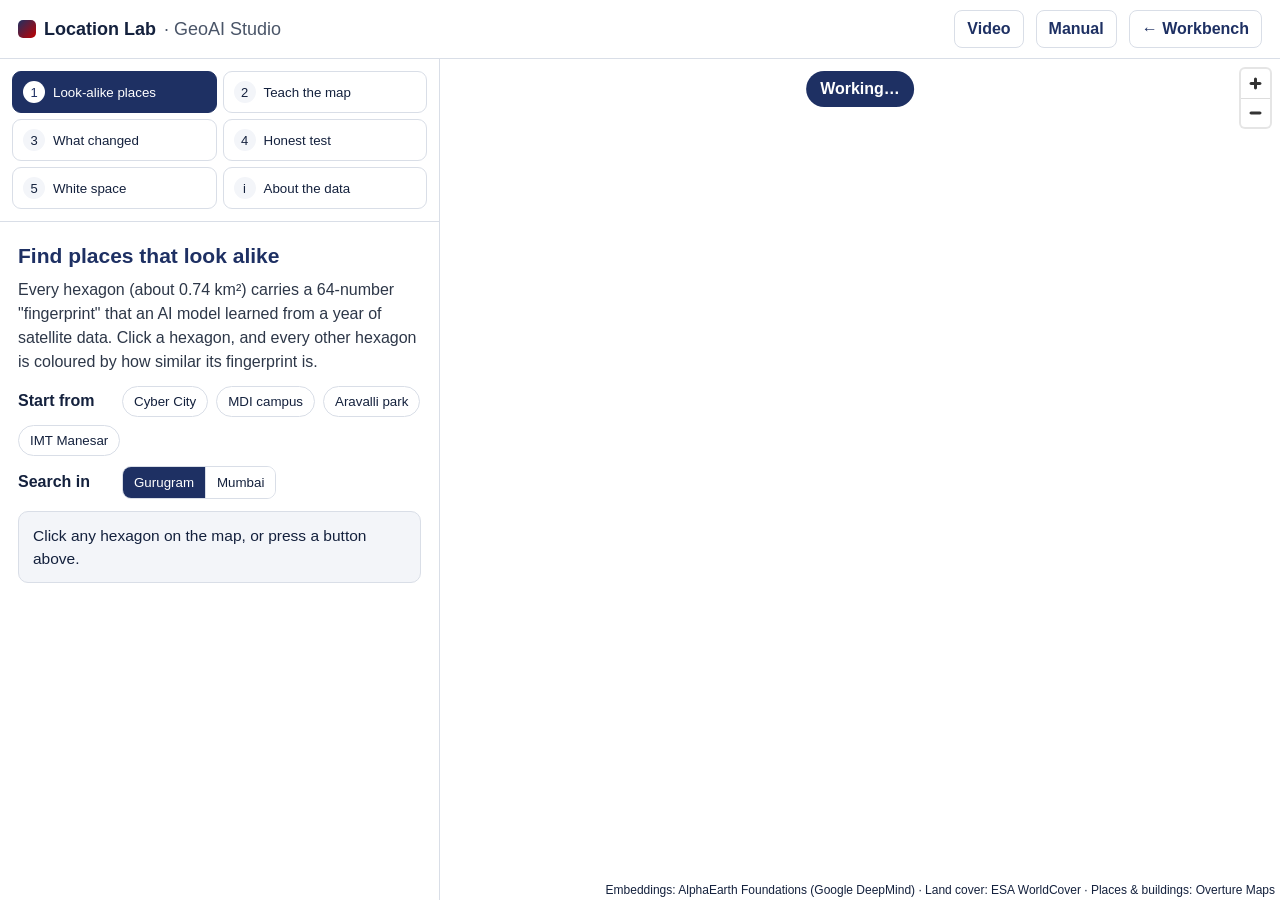
==== commit 3efa4352: "GeoAI Studio: video walkthrough and PDF manual, linked from the header Co-Authored-By: Claude Opus 5" ====
--- a/geoai/index.html
+++ b/geoai/index.html
@@ -14,6 +14,7 @@
 <header class="ga-top">
   <div class="ga-brand"><span class="ga-mark" aria-hidden="true"></span><b>Location Lab</b><span class="ga-sub">· GeoAI Studio</span></div>
   <span class="ga-spacer"></span>
+  <a class="ga-ghost" href="video/GeoAI_Studio_walkthrough.mp4" target="_blank" rel="noopener">Video</a>
   <a class="ga-ghost" href="manual.html" target="_blank" rel="noopener">Manual</a>
   <a class="ga-ghost" href="../" rel="noopener">← Workbench</a>
 </header>
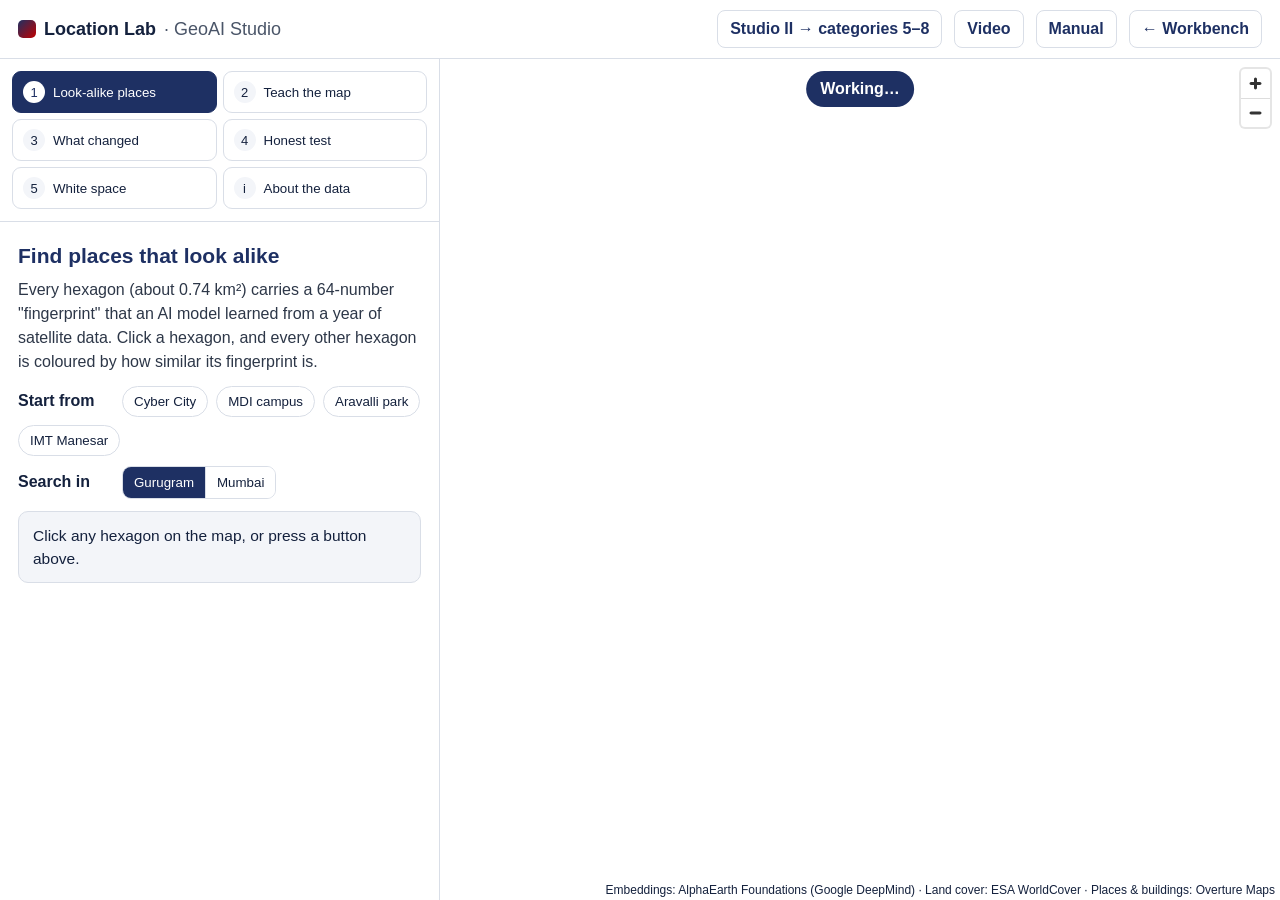
==== commit 684a8157: "One GeoAI button: Studio II reached from inside GeoAI Studio Co-Authored-By: Claude Opus 5.5 <norepl" ====
--- a/geoai/index.html
+++ b/geoai/index.html
@@ -14,6 +14,7 @@
 <header class="ga-top">
   <div class="ga-brand"><span class="ga-mark" aria-hidden="true"></span><b>Location Lab</b><span class="ga-sub">· GeoAI Studio</span></div>
   <span class="ga-spacer"></span>
+  <a class="ga-ghost" href="../geoai2/" rel="noopener"><b>Studio II →</b> categories 5–8</a>
   <a class="ga-ghost" href="video/GeoAI_Studio_walkthrough.mp4" target="_blank" rel="noopener">Video</a>
   <a class="ga-ghost" href="manual.html" target="_blank" rel="noopener">Manual</a>
   <a class="ga-ghost" href="../" rel="noopener">← Workbench</a>
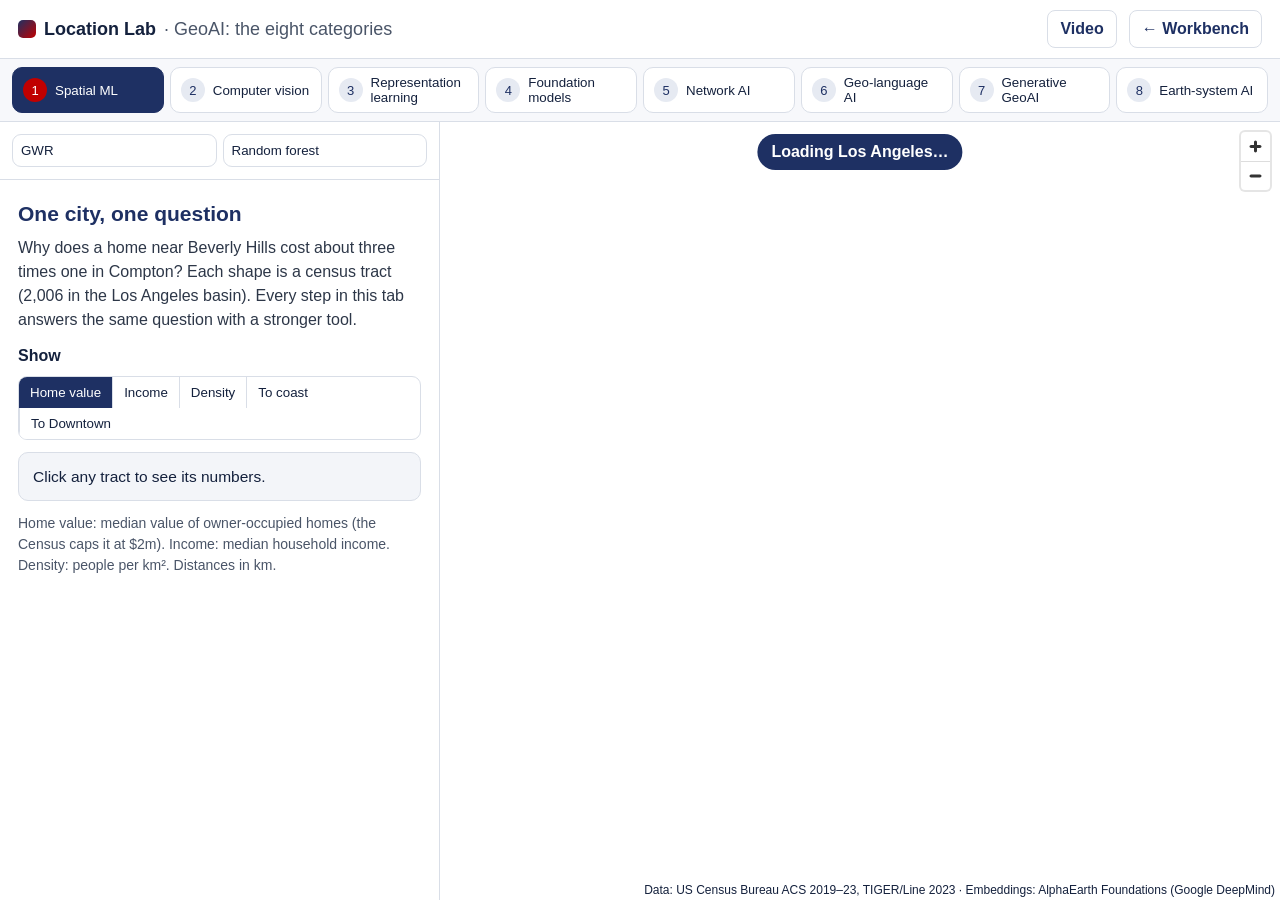
==== commit 8e8d8d27: "GeoAI: one page, one tab per GeoAI category (1-8) GeoAI Studio moves to geoai/studio.html; geoai/ is" ====
--- a/geoai/index.html
+++ b/geoai/index.html
@@ -3,128 +3,53 @@
 <head>
 <meta charset="utf-8">
 <meta name="viewport" content="width=device-width, initial-scale=1">
-<title>GeoAI Studio · Location Lab</title>
-<meta name="description" content="Five GeoAI techniques on real Indian data, in the browser: look-alike places, teach the map, what changed, honest testing and white space.">
-<link rel="stylesheet" href="../lib/maplibre-gl.css">
-<link rel="stylesheet" href="geoai.css?v=1">
-<script src="../lib/maplibre-gl.js"></script>
-<script src="../lib/h3-js.umd.js"></script>
+<title>GeoAI · Location Lab</title>
+<meta name="description" content="The eight categories of GeoAI, one tab each: spatially explicit machine learning, geospatial computer vision, spatial representation learning, geospatial foundation models, spatio-temporal and network AI, geo-language AI, generative GeoAI and Earth-system AI.">
+<link rel="stylesheet" href="geoai.css?v=3">
+<style>
+html,body{height:100%;margin:0}
+body{display:flex;flex-direction:column}
+.cat-bar{display:grid;grid-template-columns:repeat(8,1fr);gap:6px;padding:8px 12px;border-bottom:1px solid var(--line);background:#f7f8fb}
+.cat-bar button{display:flex;align-items:center;gap:8px;text-align:left;border:1px solid var(--line);background:#fff;border-radius:10px;padding:7px 10px;font:600 13.5px/1.2 inherit;font-family:inherit;color:#14213d;cursor:pointer;min-height:44px}
+.cat-bar button span{flex:none;display:inline-grid;place-items:center;width:24px;height:24px;border-radius:50%;background:#e6eaf2;color:#1e3063;font-size:13px}
+.cat-bar button[aria-selected=true]{background:#1e3063;color:#fff;border-color:#1e3063}
+.cat-bar button[aria-selected=true] span{background:#c00000;color:#fff}
+.cat-stage{flex:1;position:relative;min-height:0}
+.cat-stage iframe{position:absolute;inset:0;width:100%;height:100%;border:0;display:none;background:#fff}
+.cat-stage iframe.on{display:block}
+@media (max-width:1100px){.cat-bar{grid-template-columns:repeat(4,1fr)}}
+</style>
 </head>
 <body>
 <header class="ga-top">
-  <div class="ga-brand"><span class="ga-mark" aria-hidden="true"></span><b>Location Lab</b><span class="ga-sub">· GeoAI Studio</span></div>
+  <div class="ga-brand"><span class="ga-mark" aria-hidden="true"></span><b>Location Lab</b><span class="ga-sub">· GeoAI: the eight categories</span></div>
   <span class="ga-spacer"></span>
-  <a class="ga-ghost" href="../geoai2/" rel="noopener"><b>Studio II →</b> categories 5–8</a>
-  <a class="ga-ghost" href="video/GeoAI_Studio_walkthrough.mp4" target="_blank" rel="noopener">Video</a>
-  <a class="ga-ghost" href="manual.html" target="_blank" rel="noopener">Manual</a>
+  <a class="ga-ghost" href="../geoai2/video/GeoAI_8_categories_walkthrough.mp4" target="_blank" rel="noopener">Video</a>
   <a class="ga-ghost" href="../" rel="noopener">← Workbench</a>
 </header>
-<main class="ga-app">
-  <aside class="ga-side">
-    <nav class="ga-tabs" role="tablist">
-      <button role="tab" data-t="sim" aria-selected="true"><span>1</span>Look-alike places</button>
-      <button role="tab" data-t="teach" aria-selected="false"><span>2</span>Teach the map</button>
-      <button role="tab" data-t="chg" aria-selected="false"><span>3</span>What changed</button>
-      <button role="tab" data-t="test" aria-selected="false"><span>4</span>Honest test</button>
-      <button role="tab" data-t="ws" aria-selected="false"><span>5</span>White space</button>
-      <button role="tab" data-t="about" aria-selected="false"><span>i</span>About the data</button>
-    </nav>
-
-    <!-- 1 -->
-    <section class="ga-pane" id="p-sim">
-      <h2>Find places that look alike</h2>
-      <p class="ga-lead">Every hexagon (about 0.74 km²) carries a 64-number "fingerprint" that an AI model learned from a year of satellite data. Click a hexagon, and every other hexagon is coloured by how similar its fingerprint is.</p>
-      <div class="ga-row"><span class="ga-lab">Start from</span>
-        <button class="ga-chip" data-seed="28.4973,77.0918">Cyber City</button>
-        <button class="ga-chip" data-seed="28.4721,77.0590">MDI campus</button>
-        <button class="ga-chip" data-seed="28.4948,77.1182">Aravalli park</button>
-        <button class="ga-chip" data-seed="28.3672,76.9207">IMT Manesar</button>
-      </div>
-      <div class="ga-row"><span class="ga-lab">Search in</span>
-        <div class="ga-seg"><button id="sim-ggn" class="on">Gurugram</button><button id="sim-mum">Mumbai</button></div>
-      </div>
-      <div id="sim-out" class="ga-card">Click any hexagon on the map, or press a button above.</div>
-    </section>
-
-    <!-- 2 -->
-    <section class="ga-pane" id="p-teach" hidden>
-      <h2>Teach the map with a few examples</h2>
-      <p class="ga-lead">Pick a class, then click a few hexagons that belong to it. The AI averages the fingerprints of your examples and labels every other hexagon by the closest average.</p>
-      <div class="ga-row"><span class="ga-lab">I am marking</span>
-        <div class="ga-seg" id="teach-cls">
-          <button data-c="Built-up" class="on"><i style="background:#c0392b"></i>Built-up</button>
-          <button data-c="Farmland"><i style="background:#e0b100"></i>Farmland</button>
-          <button data-c="Green"><i style="background:#2e8b57"></i>Green / scrub</button>
-        </div>
-      </div>
-      <div class="ga-row">
-        <button id="teach-auto" class="ga-ghostbtn">Pick 5 per class for me</button>
-        <button id="teach-run" class="ga-primary">Label the whole map</button>
-        <button id="teach-clear" class="ga-ghostbtn">Clear</button>
-      </div>
-      <div id="teach-out" class="ga-card">No examples yet.</div>
-    </section>
-
-    <!-- 3 -->
-    <section class="ga-pane" id="p-chg" hidden>
-      <h2>What changed between two years?</h2>
-      <p class="ga-lead">Compare each hexagon's fingerprint in two years. A big gap means the place changed. Switch on the satellite image to check what the change actually is.</p>
-      <div class="ga-row"><span class="ga-lab">Show</span>
-        <div class="ga-seg" id="chg-mode">
-          <button data-m="any" class="on">Any change 2020→2024</button>
-          <button data-m="built">Turned built-up 2017→2024</button>
-        </div>
-      </div>
-      <div class="ga-row"><span class="ga-lab">Satellite</span>
-        <div class="ga-seg" id="chg-sat">
-          <button data-s="none" class="on">Off</button><button data-s="2020">2020</button><button data-s="2024">2024</button>
-        </div>
-      </div>
-      <div class="ga-row"><span class="ga-lab">Go to</span>
-        <button class="ga-chip" data-fly="28.421,76.9295,14">Sector 94</button>
-        <button class="ga-chip" data-fly="28.2594,77.1615,14">Sohna</button>
-        <button class="ga-chip" data-fly="28.3977,77.0727,14">Sector 69-70</button>
-        <button class="ga-chip" data-fly="28.3801,76.6621,14">Pataudi farms</button>
-      </div>
-      <div id="chg-out" class="ga-card"></div>
-    </section>
-
-    <!-- 4 -->
-    <section class="ga-pane" id="p-test" hidden>
-      <h2>Test a model honestly</h2>
-      <p class="ga-lead">Two models predict the same thing. One reads the satellite fingerprint. The other copies its six nearest known neighbours. Test both the easy way (random hexagons) and the honest way (hide a whole block of the city, plus a buffer around it).</p>
-      <div class="ga-row"><span class="ga-lab">Predict</span>
-        <div class="ga-seg" id="test-y">
-          <button data-y="built" class="on">Built-up share</button>
-          <button data-y="shops">Shops &amp; eateries</button>
-        </div>
-      </div>
-      <div class="ga-row"><span class="ga-lab">Buffer</span>
-        <input type="range" id="test-k" min="0" max="8" step="1" value="2"><b id="test-kv">2 rings ≈ 1.8 km</b>
-      </div>
-      <div class="ga-row"><button id="test-run" class="ga-primary">Run both tests</button></div>
-      <div id="test-out" class="ga-card">Press "Run both tests".</div>
-    </section>
-
-    <!-- 5 -->
-    <section class="ga-pane" id="p-ws" hidden>
-      <h2>Find white space for a café chain</h2>
-      <p class="ga-lead">Average the fingerprints of every hexagon that already has a branded café (Starbucks, Costa, Chaayos, Blue Tokai, Third Wave, Café Coffee Day, Barista). Hexagons that look like that profile but have no branded café yet are candidate white space, to be checked on the ground.</p>
-      <div class="ga-row"><button id="ws-run" class="ga-primary">Build the café profile</button></div>
-      <div id="ws-out" class="ga-card">Press the button.</div>
-    </section>
-
-    <section class="ga-pane" id="p-about" hidden>
-      <h2>About the data</h2>
-      <div id="about-out" class="ga-card ga-small"></div>
-    </section>
-  </aside>
-  <div class="ga-mapwrap">
-    <div id="map"></div>
-    <div id="legend" class="ga-legend" hidden></div>
-    <div id="busy" class="ga-busy" hidden>Working…</div>
-  </div>
-</main>
-<script type="module" src="geoai.js?v=1"></script>
+<nav class="cat-bar" role="tablist" id="cats"></nav>
+<main class="cat-stage" id="stage"></main>
+<script>
+// One tab per GeoAI category; each loads the matching Location Lab view in embedded mode.
+const CATS = [
+  ['Spatial ML', '../geoml/?embed=1&tab=gwr&tabs=gwr,rf'],
+  ['Computer vision', 'studio.html?embed=1&tab=chg'],
+  ['Representation learning', 'studio.html?embed=1&tab=sim&tabs=sim,ws'],
+  ['Foundation models', 'studio.html?embed=1&tab=teach'],
+  ['Network AI', '../geoai2/?embed=1&tab=net'],
+  ['Geo-language AI', '../geoai2/?embed=1&tab=lang'],
+  ['Generative GeoAI', '../geoai2/?embed=1&tab=gen'],
+  ['Earth-system AI', '../geoai2/?embed=1&tab=wx'],
+];
+const bar = document.getElementById('cats'), stage = document.getElementById('stage'), frames = {};
+CATS.forEach(([n], i) => { const b = document.createElement('button'); b.role = 'tab'; b.dataset.k = i + 1; b.innerHTML = `<span>${i + 1}</span>${n}`; b.onclick = () => open(i + 1); bar.appendChild(b); });
+function open(k) {
+  if (!frames[k]) { const f = document.createElement('iframe'); f.id = 'f' + k; f.name = 'cat' + k; f.title = CATS[k - 1][0]; f.src = CATS[k - 1][1]; stage.appendChild(f); frames[k] = f; }
+  Object.entries(frames).forEach(([j, f]) => f.classList.toggle('on', +j === k));
+  bar.querySelectorAll('button').forEach(b => b.setAttribute('aria-selected', +b.dataset.k === k));
+  history.replaceState(null, '', '#' + k); window.__cat = k;
+}
+open(Math.min(8, Math.max(1, parseInt(location.hash.slice(1)) || 1)));
+</script>
 </body>
 </html>
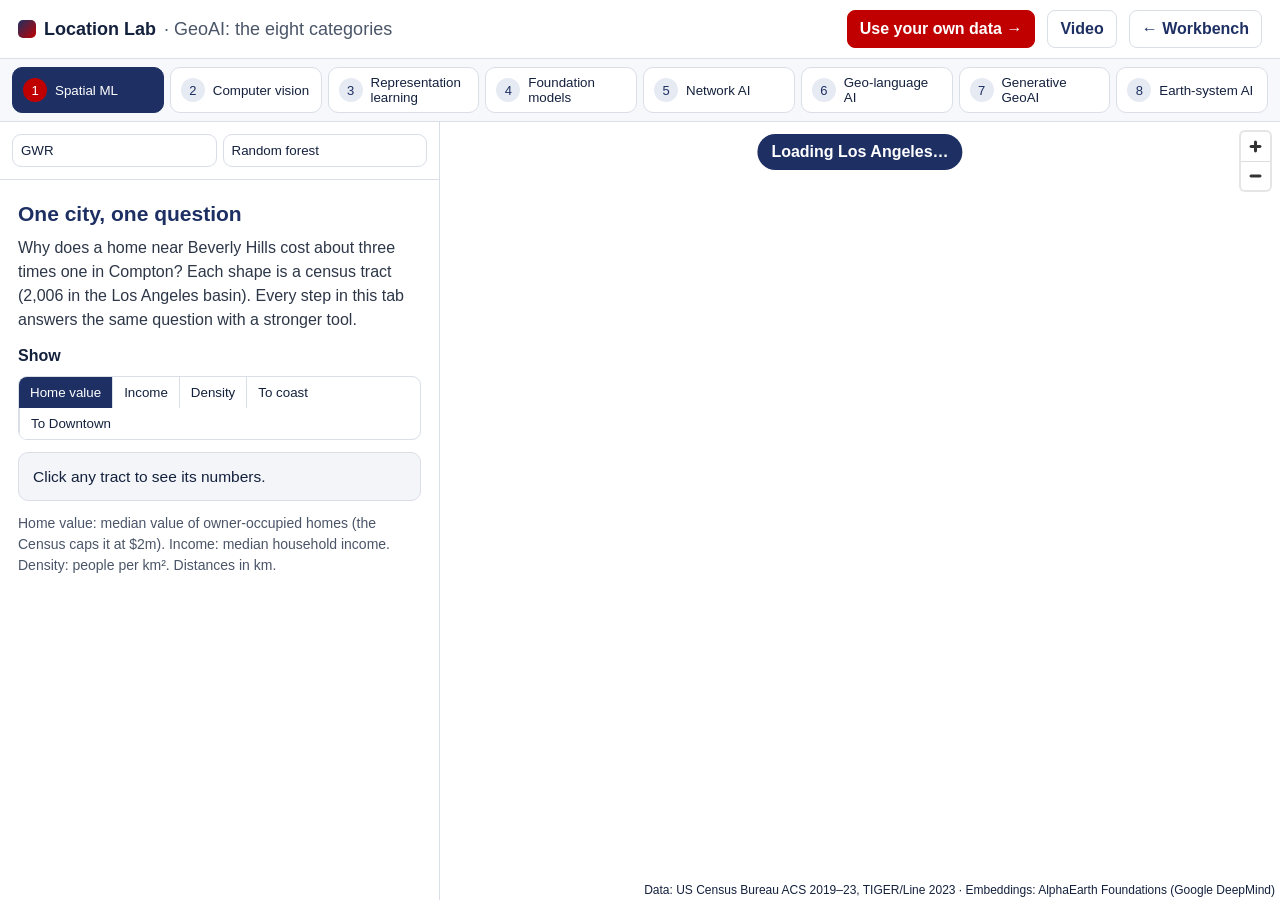
==== commit e3e491a2: "Your data: run GeoML and GeoAI tabs on your own file New yourdata/ module (load GeoJSON, CSV, GeoPar" ====
--- a/geoai/index.html
+++ b/geoai/index.html
@@ -24,6 +24,7 @@
 <header class="ga-top">
   <div class="ga-brand"><span class="ga-mark" aria-hidden="true"></span><b>Location Lab</b><span class="ga-sub">· GeoAI: the eight categories</span></div>
   <span class="ga-spacer"></span>
+  <a class="ga-ghost" href="../yourdata/" rel="noopener" style="background:#c00000;color:#fff;border-color:#c00000">Use your own data →</a>
   <a class="ga-ghost" href="../geoai2/video/GeoAI_8_categories_walkthrough.mp4" target="_blank" rel="noopener">Video</a>
   <a class="ga-ghost" href="../" rel="noopener">← Workbench</a>
 </header>
